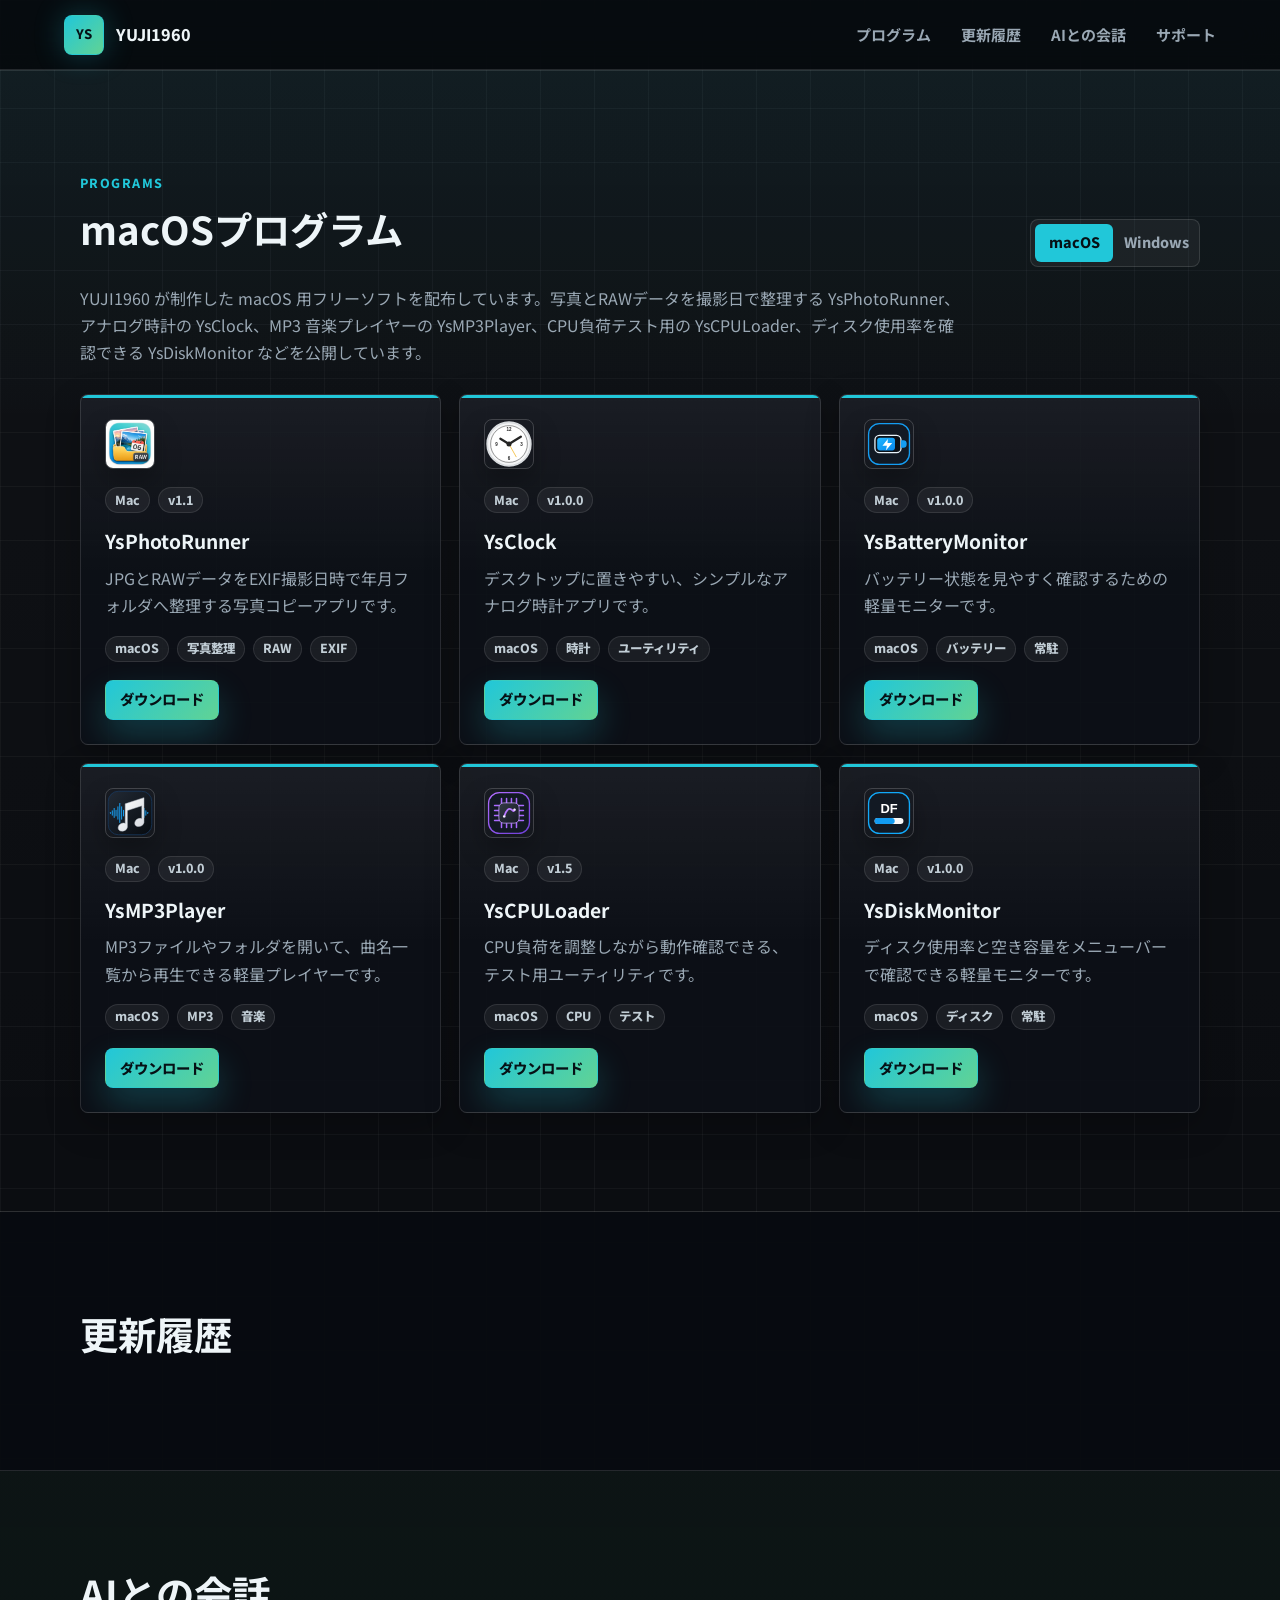
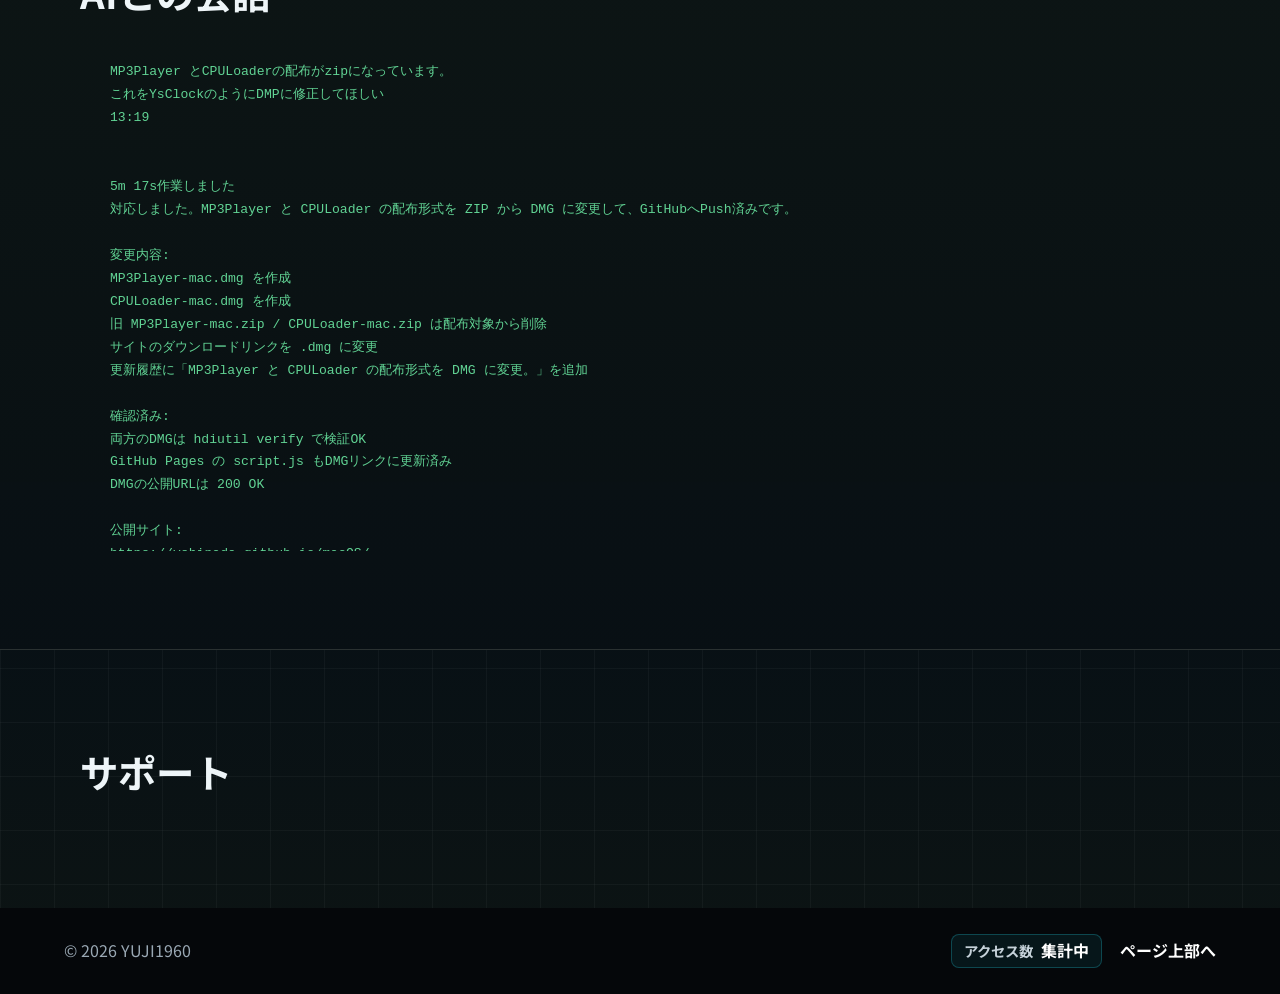
==== index.html @ bff3f3d8 "Refresh icon assets" ====
<!doctype html>
<html lang="ja">
  <head>
    <meta charset="utf-8">
    <meta name="viewport" content="width=device-width, initial-scale=1">
    <meta name="description" content="YUJI1960 の macOS フリーソフト配布サイト。写真整理アプリ YsPhotoRunner、YsClock、YsMP3Player、YsCPULoader、YsDiskMonitor などを公開しています。">
    <meta name="keywords" content="macOS, Mac, フリーソフト, YUJI1960, YsPhotoRunner, 写真整理, RAW, EXIF, YsClock, YsMP3Player, YsCPULoader, YsDiskMonitor">
    <meta name="author" content="YUJI1960">
    <meta name="robots" content="index, follow">
    <link rel="canonical" href="https://yshinada.github.io/macOS/">
    <meta property="og:type" content="website">
    <meta property="og:locale" content="ja_JP">
    <meta property="og:site_name" content="YUJI1960 macOS Software">
    <meta property="og:title" content="YUJI1960 | macOS フリーソフト配布">
    <meta property="og:description" content="YsPhotoRunner、YsClock、YsMP3Player、YsCPULoader、YsDiskMonitor など、Mac 向けの便利ツールを公開しています。">
    <meta property="og:url" content="https://yshinada.github.io/macOS/">
    <meta property="og:image" content="https://yshinada.github.io/macOS/assets/hero-software-workspace.png">
    <meta name="twitter:card" content="summary_large_image">
    <meta name="twitter:title" content="YUJI1960 | macOS フリーソフト配布">
    <meta name="twitter:description" content="写真整理アプリ YsPhotoRunner など、Mac 向けユーティリティを配布しています。">
    <meta name="twitter:image" content="https://yshinada.github.io/macOS/assets/hero-software-workspace.png">
    <title>YUJI1960 | macOS フリーソフト配布 - 写真整理・時計・MP3・システムツール</title>
    <link rel="preconnect" href="https://fonts.googleapis.com">
    <link rel="preconnect" href="https://fonts.gstatic.com" crossorigin>
    <link href="https://fonts.googleapis.com/css2?family=Noto+Sans+JP:wght@400;500;700;800&display=swap" rel="stylesheet">
    <link rel="stylesheet" href="style.css">
    <script type="application/ld+json">
      {
        "@context": "https://schema.org",
        "@type": "WebSite",
        "name": "YUJI1960 macOS Software",
        "url": "https://yshinada.github.io/macOS/",
        "inLanguage": "ja",
        "description": "YUJI1960 の macOS フリーソフト配布サイト。YsPhotoRunner、YsClock、YsMP3Player、YsCPULoader、YsDiskMonitor などを公開しています。",
        "publisher": {
          "@type": "Person",
          "name": "YUJI1960"
        },
        "mainEntity": {
          "@type": "ItemList",
          "itemListElement": []
        }
      }
    </script>
  </head>
  <body>
    <header class="site-header">
      <a class="brand" href="#top" aria-label="Yuji Software">
        <span class="brand-mark">YS</span>
        <span>YUJI1960</span>
      </a>
      <nav class="site-nav" aria-label="主要メニュー">
        <a href="#programs">プログラム</a>
        <a href="#updates">更新履歴</a>
        <a href="#ai-dialogue">AIとの会話</a>
        <a href="#support">サポート</a>
      </nav>
    </header>
    <main id="top">
      <section class="section programs" id="programs" aria-labelledby="programs-title">
        <div class="section-inner">
          <div class="section-heading"><div><p class="section-kicker">Programs</p><h2 id="programs-title">macOSプログラム</h2></div><div class="filter-group" aria-label="サイト切り替え"><a class="filter active" href="https://yshinada.github.io/macOS/" aria-current="page">macOS</a><a class="filter" href="https://yshinada.github.io/Windows/">Windows</a></div></div>
          <p class="program-intro">YUJI1960 が制作した macOS 用フリーソフトを配布しています。写真とRAWデータを撮影日で整理する YsPhotoRunner、アナログ時計の YsClock、MP3 音楽プレイヤーの YsMP3Player、CPU負荷テスト用の YsCPULoader、ディスク使用率を確認できる YsDiskMonitor などを公開しています。</p>
          <div class="program-grid" id="program-list"></div>
        </div>
      </section>
      <section class="section updates" id="updates"><div class="section-inner"><h2>更新履歴</h2></div></section>
      <section class="section ai-dialogue" id="ai-dialogue"><div class="section-inner"><h2>AIとの会話</h2><pre class="ai-log ai-raw"></pre></div></section>
      <section class="section support" id="support"><div class="section-inner"><h2>サポート</h2></div></section>
    </main>
    <footer class="site-footer"><span>&copy; <span id="year"></span> YUJI1960</span><div class="footer-links"><span class="visit-counter" aria-live="polite">アクセス数 <strong id="visit-count">集計中</strong></span><a href="#top">ページ上部へ</a></div></footer>
    <script src="script.js?v=20260606-battery-icon"></script>
  </body>
</html>
---- style.css ----
:root {
  --ink: #eef5f8;
  --muted: #9aa8b4;
  --line: rgba(255, 255, 255, 0.12);
  --panel: rgba(13, 17, 23, 0.88);
  --panel-strong: rgba(8, 11, 16, 0.96);
  --base: #07090d;
  --base-2: #10151b;
  --accent: #21c7d9;
  --accent-dark: #0b7788;
  --warm: #e6b35a;
  --green: #61d394;
  --shadow: 0 22px 70px rgba(0, 0, 0, 0.38);
}

* {
  box-sizing: border-box;
}

html {
  scroll-behavior: smooth;
}

body {
  margin: 0;
  color: var(--ink);
  background:
    linear-gradient(180deg, rgba(33, 199, 217, 0.08), transparent 420px),
    linear-gradient(90deg, rgba(255, 255, 255, 0.035) 1px, transparent 1px),
    linear-gradient(180deg, rgba(255, 255, 255, 0.035) 1px, transparent 1px),
    var(--base);
  background-size: auto, 54px 54px, 54px 54px, auto;
  font-family: "Noto Sans JP", system-ui, -apple-system, BlinkMacSystemFont, sans-serif;
  line-height: 1.7;
}

a {
  color: inherit;
  text-decoration: none;
}

button,
a {
  -webkit-tap-highlight-color: transparent;
}

.site-header {
  position: sticky;
  top: 0;
  z-index: 20;
  display: flex;
  align-items: center;
  justify-content: space-between;
  gap: 24px;
  min-height: 70px;
  padding: 12px clamp(18px, 5vw, 64px);
  border-bottom: 1px solid var(--line);
  background: rgba(7, 9, 13, 0.82);
  backdrop-filter: blur(18px);
}

.brand {
  display: inline-flex;
  align-items: center;
  gap: 12px;
  font-weight: 800;
}

.brand-mark {
  display: grid;
  place-items: center;
  width: 40px;
  height: 40px;
  border: 1px solid rgba(33, 199, 217, 0.45);
  border-radius: 8px;
  color: #061015;
  background: linear-gradient(135deg, var(--accent), var(--green));
  box-shadow: 0 0 30px rgba(33, 199, 217, 0.28);
  font-size: 0.82rem;
  letter-spacing: 0;
}

.site-nav {
  display: flex;
  align-items: center;
  gap: clamp(12px, 3vw, 30px);
  color: var(--muted);
  font-size: 0.94rem;
  font-weight: 700;
}

.site-nav a {
  position: relative;
  padding-block: 8px;
}

.site-nav a::after {
  position: absolute;
  right: 0;
  bottom: 0;
  left: 0;
  height: 2px;
  background: var(--accent);
  content: "";
  transform: scaleX(0);
  transform-origin: right;
  transition: transform 180ms ease;
}

.site-nav a:hover {
  color: #fff;
}

.site-nav a:hover::after {
  transform: scaleX(1);
  transform-origin: left;
}

.eyebrow,
.section-kicker {
  margin: 0 0 10px;
  color: var(--accent);
  font-size: 0.78rem;
  font-weight: 800;
  letter-spacing: 0.12em;
  text-transform: uppercase;
}

h1,
h2,
h3,
p {
  margin-top: 0;
}

h1 {
  max-width: 760px;
  margin-bottom: 22px;
  font-size: clamp(2.45rem, 6vw, 5.25rem);
  line-height: 1.08;
  letter-spacing: 0;
}

h2 {
  margin-bottom: 16px;
  font-size: clamp(1.75rem, 3vw, 2.65rem);
  line-height: 1.2;
  letter-spacing: 0;
}

h3 {
  margin-bottom: 10px;
  font-size: 1.2rem;
  line-height: 1.35;
}

.card-actions {
  display: flex;
  flex-wrap: wrap;
  gap: 12px;
}

.button {
  display: inline-flex;
  align-items: center;
  justify-content: center;
  min-height: 46px;
  padding: 0 18px;
  border: 1px solid transparent;
  border-radius: 8px;
  font-weight: 800;
  transition: transform 160ms ease, box-shadow 160ms ease, background 160ms ease, border-color 160ms ease;
}

.button:hover {
  transform: translateY(-1px);
}

.button.primary {
  color: #061015;
  background: linear-gradient(135deg, var(--accent), var(--green));
  box-shadow: 0 16px 34px rgba(33, 199, 217, 0.24);
}

.button.primary:hover {
  box-shadow: 0 18px 40px rgba(33, 199, 217, 0.32);
}

.button.secondary {
  border-color: rgba(255, 255, 255, 0.16);
  color: #e7eef2;
  background: rgba(255, 255, 255, 0.06);
}

.button.secondary:hover {
  border-color: rgba(33, 199, 217, 0.5);
  background: rgba(33, 199, 217, 0.12);
}

.section {
  padding: clamp(58px, 8vw, 98px) 0;
}

.section-inner {
  width: min(1120px, calc(100% - 36px));
  margin: 0 auto;
}

.two-column,
.support-band {
  display: grid;
  grid-template-columns: minmax(0, 0.8fr) minmax(0, 1.2fr);
  gap: clamp(24px, 6vw, 80px);
  align-items: start;
}

.support-band p {
  color: var(--muted);
}

.programs {
  min-height: calc(100vh - 70px);
  padding-top: clamp(62px, 8vw, 110px);
  background: linear-gradient(180deg, rgba(255, 255, 255, 0.035), rgba(255, 255, 255, 0.015));
  border-block: 1px solid var(--line);
}

.section-heading {
  display: flex;
  align-items: end;
  justify-content: space-between;
  gap: 24px;
  margin-bottom: 28px;
}

.filter-group {
  display: inline-grid;
  grid-template-columns: repeat(2, minmax(78px, 1fr));
  gap: 4px;
  padding: 4px;
  border: 1px solid var(--line);
  border-radius: 8px;
  background: rgba(255, 255, 255, 0.05);
}

.filter {
  display: inline-flex;
  align-items: center;
  justify-content: center;
  min-height: 38px;
  border: 0;
  border-radius: 6px;
  color: var(--muted);
  background: transparent;
  text-decoration: none;
  font: inherit;
  font-size: 0.9rem;
  font-weight: 800;
  cursor: pointer;
}

.filter.active {
  color: #061015;
  background: var(--accent);
}

.program-intro {
  max-width: 880px;
  margin: -10px 0 28px;
  color: var(--muted);
}

.program-grid {
  display: grid;
  grid-template-columns: repeat(3, minmax(0, 1fr));
  gap: 18px;
}

.program-card {
  position: relative;
  display: flex;
  min-height: 100%;
  overflow: hidden;
  flex-direction: column;
  padding: 24px;
  border: 1px solid var(--line);
  border-radius: 8px;
  background:
    linear-gradient(180deg, rgba(255, 255, 255, 0.06), transparent 52%),
    var(--panel);
  box-shadow: 0 12px 35px rgba(0, 0, 0, 0.24);
}

.program-card::before {
  position: absolute;
  top: 0;
  right: 0;
  left: 0;
  height: 3px;
  background: var(--icon-bg, var(--accent));
  content: "";
}

.program-card:hover {
  border-color: rgba(33, 199, 217, 0.38);
  transform: translateY(-2px);
  transition: border-color 160ms ease, transform 160ms ease;
}

.program-icon {
  display: grid;
  place-items: center;
  width: 50px;
  height: 50px;
  margin-bottom: 18px;
  border: 1px solid rgba(255, 255, 255, 0.18);
  border-radius: 8px;
  color: #071015;
  background: var(--icon-bg, var(--accent));
  font-weight: 800;
  box-shadow: 0 12px 26px rgba(0, 0, 0, 0.26);
}

.program-meta,
.tag-row {
  display: flex;
  flex-wrap: wrap;
  gap: 8px;
}

.program-meta {
  margin-bottom: 16px;
}

.pill {
  display: inline-flex;
  align-items: center;
  min-height: 26px;
  padding: 0 9px;
  border: 1px solid rgba(255, 255, 255, 0.1);
  border-radius: 999px;
  color: #c2ced6;
  background: rgba(255, 255, 255, 0.06);
  font-size: 0.78rem;
  font-weight: 800;
}

.program-icon-image {
  object-fit: cover;
  background: transparent;
}

.program-card p {
  color: var(--muted);
}

.program-card .card-actions {
  margin-top: auto;
  padding-top: 18px;
}

.program-card .button {
  min-height: 40px;
  padding-inline: 14px;
  font-size: 0.9rem;
}

.updates {
  background: var(--panel-strong);
  border-bottom: 1px solid var(--line);
}

.timeline {
  display: grid;
  gap: 16px;
  margin: 0;
  padding: 0;
  list-style: none;
}

.timeline li {
  display: grid;
  grid-template-columns: 116px minmax(0, 1fr);
  gap: 18px;
  padding: 0 0 16px 18px;
  border-bottom: 1px solid var(--line);
  border-left: 2px solid rgba(33, 199, 217, 0.35);
}

.timeline li:last-child {
  border-bottom: 0;
}

.timeline time {
  color: var(--warm);
  font-weight: 800;
}

.timeline span {
  color: #c5d1d9;
}

.ai-dialogue {
  background:
    linear-gradient(180deg, rgba(97, 211, 148, 0.06), rgba(33, 199, 217, 0.03)),
    #07090d;
  border-bottom: 1px solid var(--line);
}

.ai-window {
  overflow: hidden;
  border: 1px solid rgba(97, 211, 148, 0.35);
  border-radius: 8px;
  background: #020403;
  box-shadow: 0 24px 70px rgba(0, 0, 0, 0.42), 0 0 34px rgba(97, 211, 148, 0.08);
}

.ai-window-bar {
  display: flex;
  align-items: center;
  gap: 8px;
  min-height: 38px;
  padding: 0 14px;
  border-bottom: 1px solid rgba(97, 211, 148, 0.22);
  background: #080d0a;
  color: rgba(97, 211, 148, 0.72);
  font-family: "SFMono-Regular", Consolas, "Liberation Mono", monospace;
  font-size: 0.72rem;
}

.ai-window-bar span {
  width: 10px;
  height: 10px;
  border-radius: 999px;
  background: #61d394;
  opacity: 0.72;
}

.ai-window-bar span:nth-child(2) {
  background: #e6b35a;
}

.ai-window-bar span:nth-child(3) {
  background: #21c7d9;
}

.ai-window-bar strong {
  margin-left: 8px;
  font-weight: 800;
}

.ai-log {
  display: grid;
  gap: 18px;
  max-height: 520px;
  overflow: auto;
  padding: clamp(18px, 4vw, 30px);
  color: #61d394;
  font-family: "SFMono-Regular", Consolas, "Liberation Mono", monospace;
  font-size: 0.82rem;
  line-height: 1.75;
}

.ai-raw {
  display: block;
  margin: 0;
  white-space: pre-wrap;
  word-break: break-word;
}

.ai-entry {
  padding-bottom: 18px;
  border-bottom: 1px solid rgba(97, 211, 148, 0.18);
}

.ai-entry:last-child {
  padding-bottom: 0;
  border-bottom: 0;
}

.ai-entry time {
  display: inline-block;
  margin-bottom: 8px;
  color: #e6b35a;
  font-weight: 800;
}

.ai-entry h3 {
  margin-bottom: 8px;
  color: #b8ffd4;
  font-family: inherit;
  font-size: 0.95rem;
}

.ai-entry p {
  margin-bottom: 8px;
}

.ai-prompt {
  color: #7ee7ff;
}

.ai-response {
  color: #c4ffd9;
}

.support {
  background: linear-gradient(180deg, rgba(33, 199, 217, 0.04), rgba(97, 211, 148, 0.05));
}

.support-band {
  align-items: center;
  padding: clamp(28px, 5vw, 44px);
  border: 1px solid rgba(33, 199, 217, 0.25);
  border-radius: 8px;
  background:
    linear-gradient(135deg, rgba(33, 199, 217, 0.12), rgba(97, 211, 148, 0.08)),
    var(--panel);
  box-shadow: var(--shadow);
}

.support-band .button {
  justify-self: end;
  white-space: nowrap;
}

.site-footer {
  display: flex;
  align-items: center;
  justify-content: space-between;
  gap: 16px;
  padding: 26px clamp(18px, 5vw, 64px);
  color: var(--muted);
  background: #05070a;
}

.site-footer a {
  color: #fff;
  font-weight: 700;
}

.footer-links {
  display: flex;
  align-items: center;
  gap: 18px;
}

.visit-counter {
  display: inline-flex;
  align-items: center;
  gap: 8px;
  min-height: 34px;
  padding: 0 12px;
  border: 1px solid rgba(33, 199, 217, 0.28);
  border-radius: 8px;
  color: #c5d1d9;
  background: rgba(33, 199, 217, 0.08);
  font-size: 0.9rem;
  font-weight: 700;
}

.visit-counter strong {
  color: #fff;
  font-size: 1rem;
}

@media (max-width: 880px) {
  .site-header,
  .section-heading,
  .site-footer {
    align-items: flex-start;
    flex-direction: column;
  }

  .site-nav {
    width: 100%;
    justify-content: space-between;
  }

  .two-column,
  .support-band,
  .program-grid {
    grid-template-columns: 1fr;
  }

  .program-grid {
    gap: 14px;
  }

  .support-band .button {
    justify-self: start;
  }

  .footer-links {
    align-items: flex-start;
    flex-direction: column;
    gap: 10px;
  }
}

@media (max-width: 520px) {
  .brand {
    font-size: 0.95rem;
  }

  .site-nav {
    gap: 10px;
    font-size: 0.86rem;
  }

  .card-actions {
    flex-direction: column;
  }

  .button {
    width: 100%;
  }

  .filter-group {
    width: 100%;
    grid-template-columns: repeat(2, minmax(0, 1fr));
  }

  .timeline li {
    grid-template-columns: 1fr;
    gap: 4px;
  }
}
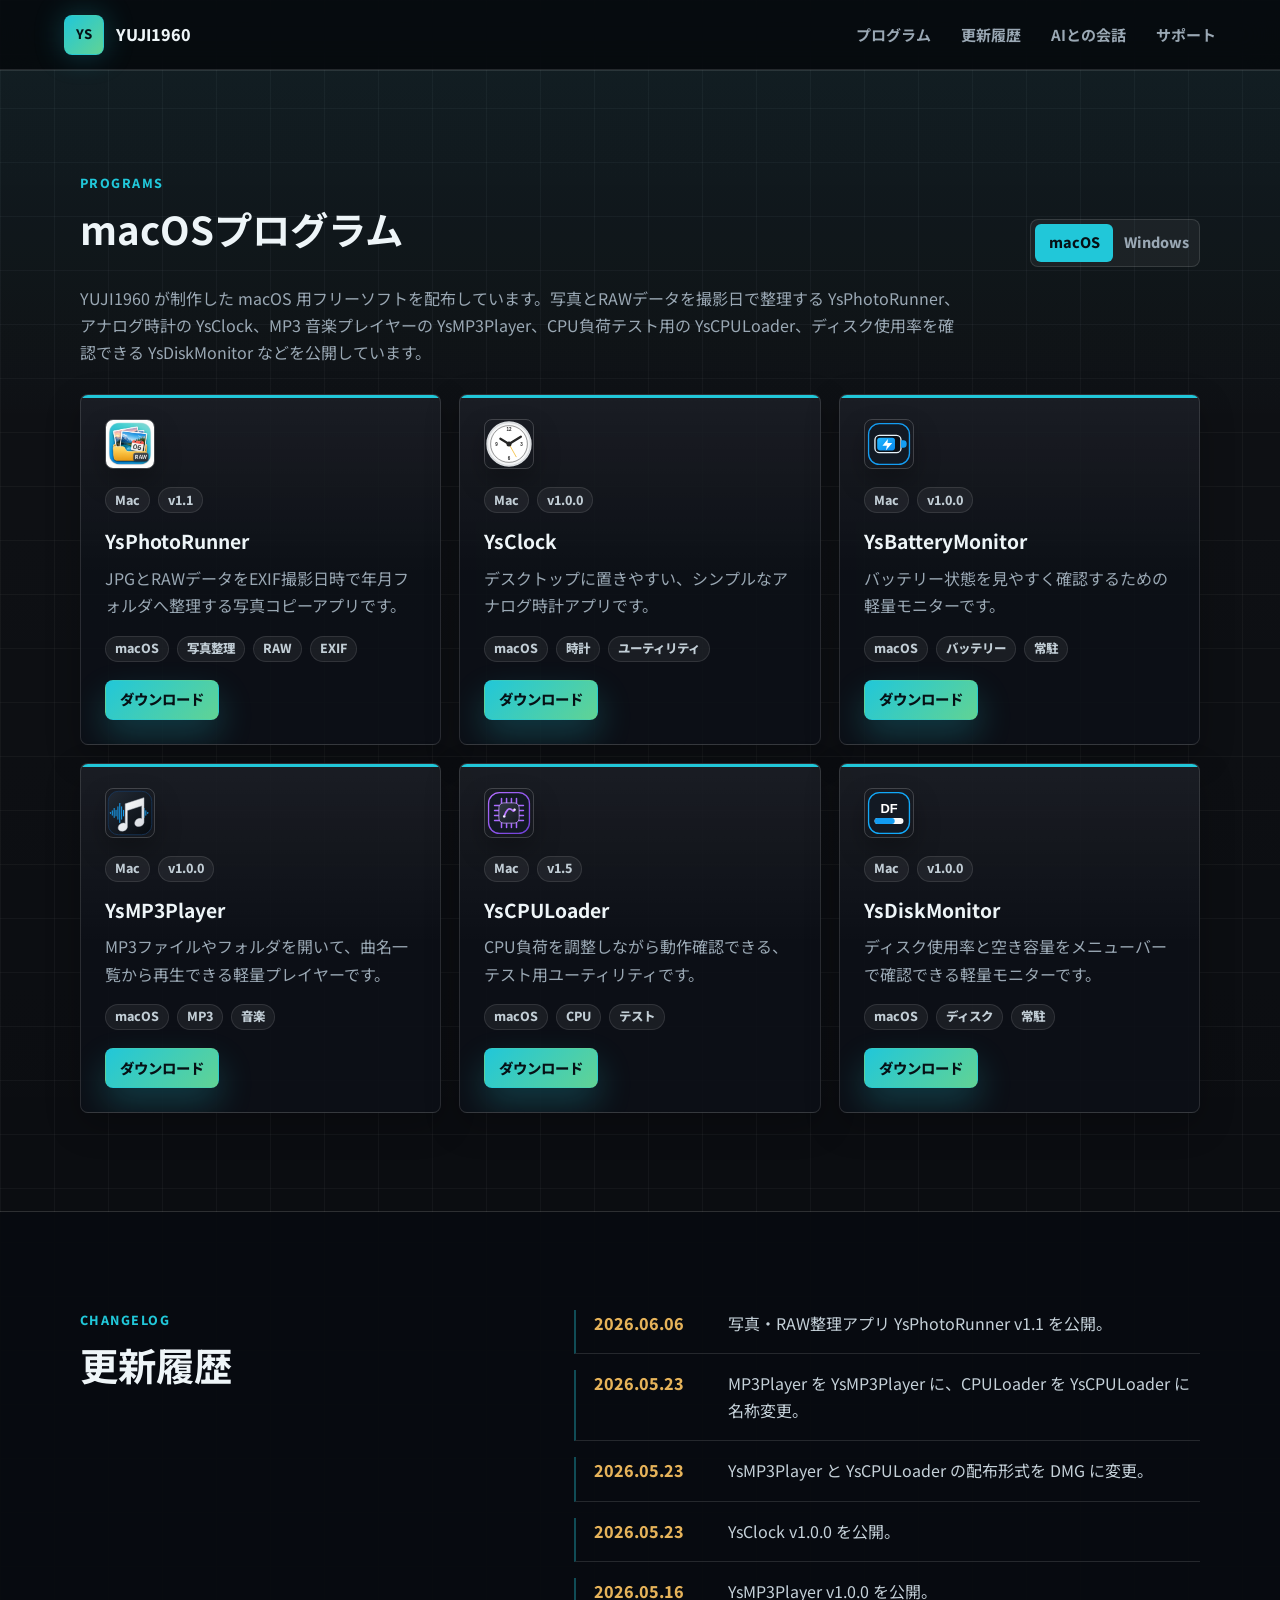
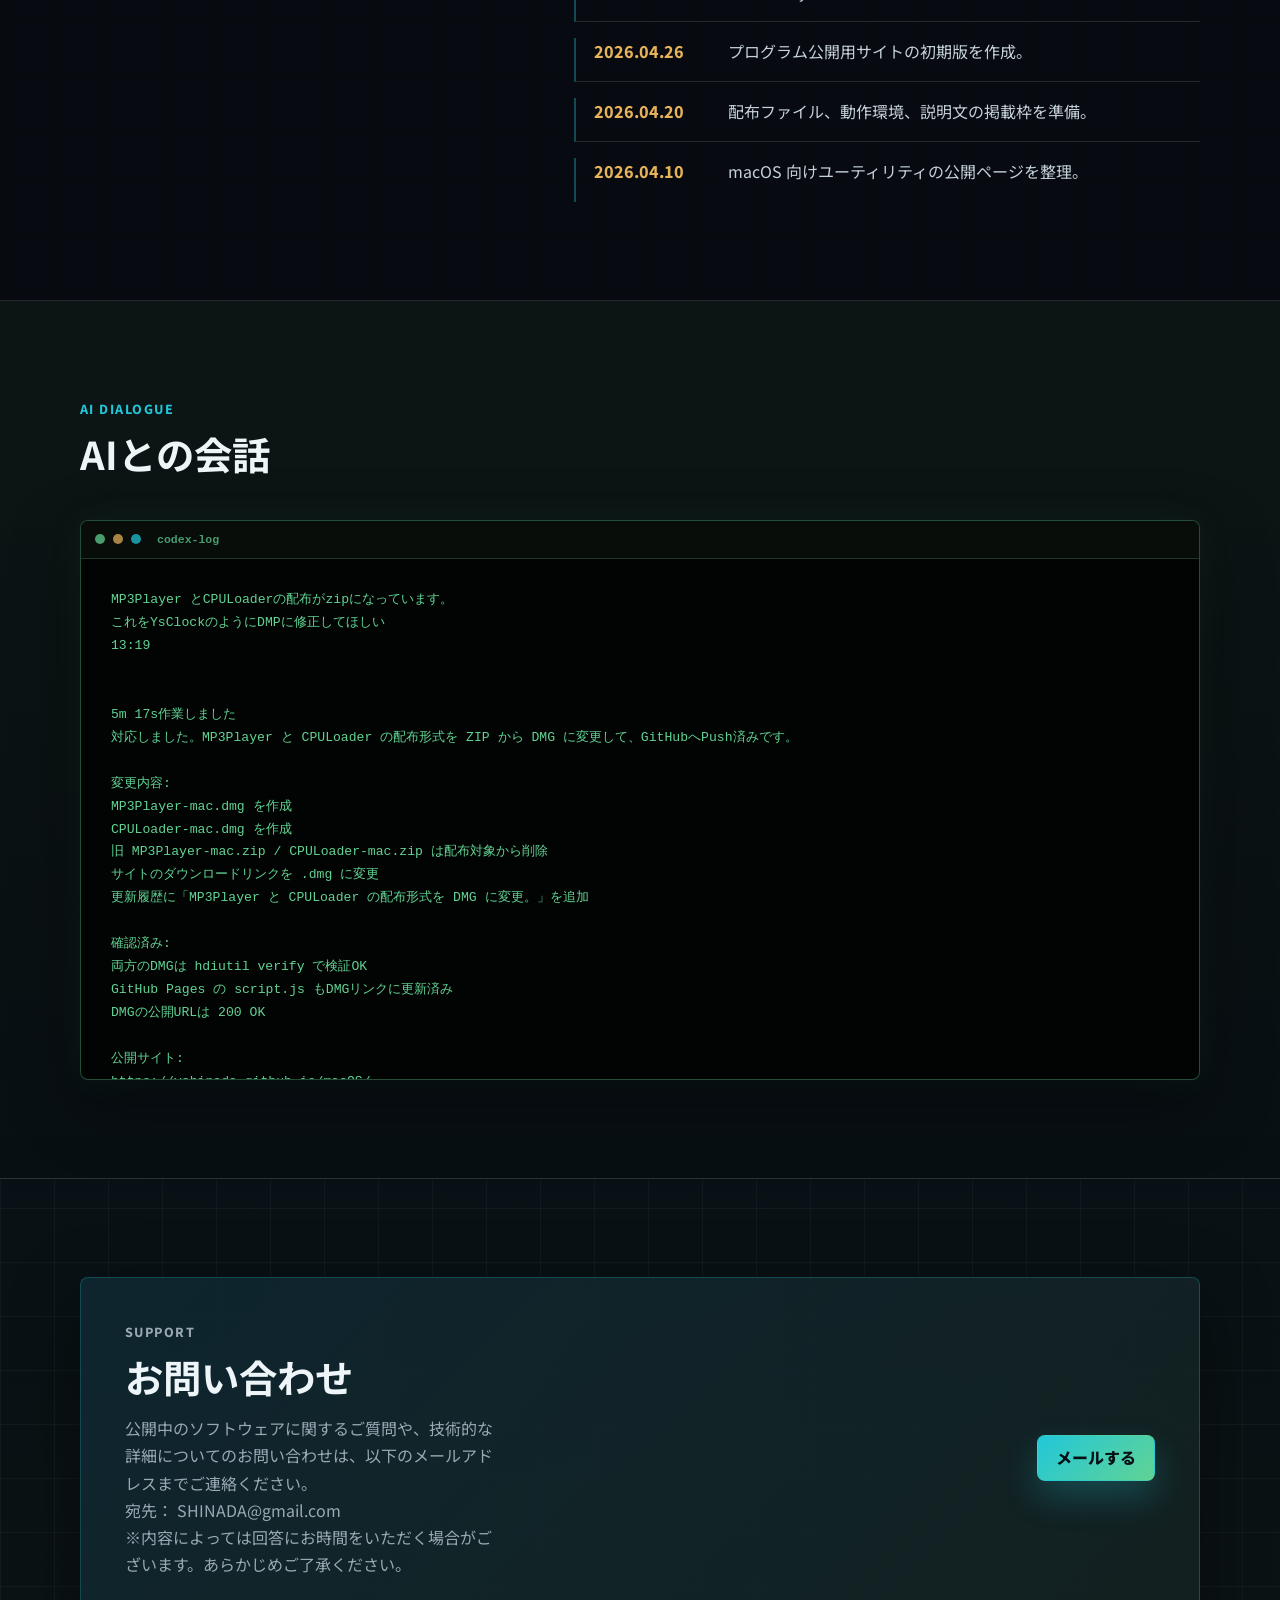
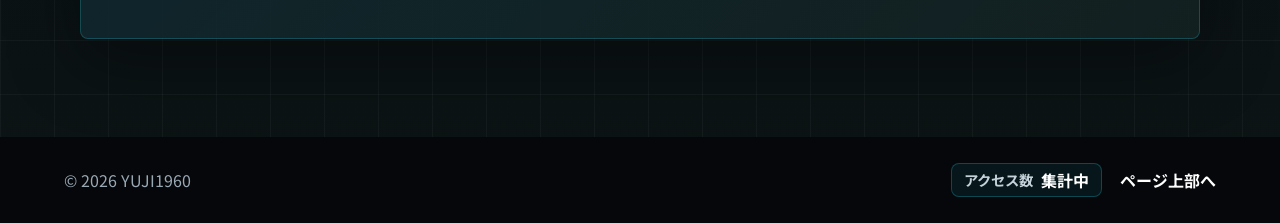
==== commit 4f7fa4af: "Restore full page with refreshed icon assets" ====
--- a/index.html
+++ b/index.html
@@ -38,7 +38,86 @@
         },
         "mainEntity": {
           "@type": "ItemList",
-          "itemListElement": []
+          "itemListElement": [
+            {
+              "@type": "ListItem",
+              "position": 1,
+              "item": {
+                "@type": "SoftwareApplication",
+                "name": "YsPhotoRunner",
+                "operatingSystem": "macOS",
+                "applicationCategory": "PhotographyApplication",
+                "softwareVersion": "1.1",
+                "description": "JPGとRAWデータをEXIF撮影日時で年月フォルダへ整理する写真コピーアプリです。",
+                "downloadUrl": "https://raw.githubusercontent.com/yshinada/macOS/main/downloads/YsPhotoRunner-1.1.dmg"
+              }
+            },
+            {
+              "@type": "ListItem",
+              "position": 2,
+              "item": {
+                "@type": "SoftwareApplication",
+                "name": "YsClock",
+                "operatingSystem": "macOS",
+                "applicationCategory": "UtilitiesApplication",
+                "softwareVersion": "1.0.0",
+                "description": "デスクトップに置きやすい、シンプルなアナログ時計アプリです。",
+                "downloadUrl": "https://raw.githubusercontent.com/yshinada/macOS/main/downloads/YsClock-1.0.dmg"
+              }
+            },
+            {
+              "@type": "ListItem",
+              "position": 3,
+              "item": {
+                "@type": "SoftwareApplication",
+                "name": "YsBatteryMonitor",
+                "operatingSystem": "macOS",
+                "applicationCategory": "UtilitiesApplication",
+                "softwareVersion": "1.0.0",
+                "description": "バッテリー状態を見やすく確認するための軽量モニターです。",
+                "downloadUrl": "https://github.com/yshinada/web/releases/download/ysbatterymonitor-v1.0.0/YsBatteryMonitor-mac.dmg"
+              }
+            },
+            {
+              "@type": "ListItem",
+              "position": 4,
+              "item": {
+                "@type": "SoftwareApplication",
+                "name": "YsMP3Player",
+                "operatingSystem": "macOS",
+                "applicationCategory": "MultimediaApplication",
+                "softwareVersion": "1.0.0",
+                "description": "MP3ファイルやフォルダを開いて、曲名一覧から再生できる軽量プレイヤーです。",
+                "downloadUrl": "https://raw.githubusercontent.com/yshinada/macOS/main/downloads/YsMP3Player-mac.dmg"
+              }
+            },
+            {
+              "@type": "ListItem",
+              "position": 5,
+              "item": {
+                "@type": "SoftwareApplication",
+                "name": "YsCPULoader",
+                "operatingSystem": "macOS",
+                "applicationCategory": "UtilitiesApplication",
+                "softwareVersion": "1.5",
+                "description": "CPU負荷を調整しながら動作確認できる、テスト用ユーティリティです。",
+                "downloadUrl": "https://raw.githubusercontent.com/yshinada/macOS/main/downloads/YsCPULoader-mac.dmg"
+              }
+            },
+            {
+              "@type": "ListItem",
+              "position": 6,
+              "item": {
+                "@type": "SoftwareApplication",
+                "name": "YsDiskMonitor",
+                "operatingSystem": "macOS",
+                "applicationCategory": "UtilitiesApplication",
+                "softwareVersion": "1.0.0",
+                "description": "ディスク使用率と空き容量をメニューバーで確認できる軽量モニターです。",
+                "downloadUrl": "https://raw.githubusercontent.com/yshinada/macOS/main/downloads/YsDiskMonitor-mac.dmg"
+              }
+            }
+          ]
         }
       }
     </script>
@@ -56,19 +135,238 @@
         <a href="#support">サポート</a>
       </nav>
     </header>
+
     <main id="top">
       <section class="section programs" id="programs" aria-labelledby="programs-title">
         <div class="section-inner">
-          <div class="section-heading"><div><p class="section-kicker">Programs</p><h2 id="programs-title">macOSプログラム</h2></div><div class="filter-group" aria-label="サイト切り替え"><a class="filter active" href="https://yshinada.github.io/macOS/" aria-current="page">macOS</a><a class="filter" href="https://yshinada.github.io/Windows/">Windows</a></div></div>
-          <p class="program-intro">YUJI1960 が制作した macOS 用フリーソフトを配布しています。写真とRAWデータを撮影日で整理する YsPhotoRunner、アナログ時計の YsClock、MP3 音楽プレイヤーの YsMP3Player、CPU負荷テスト用の YsCPULoader、ディスク使用率を確認できる YsDiskMonitor などを公開しています。</p>
+          <div class="section-heading">
+            <div>
+              <p class="section-kicker">Programs</p>
+              <h2 id="programs-title">macOSプログラム</h2>
+            </div>
+            <div class="filter-group" aria-label="サイト切り替え">
+              <a class="filter active" href="https://yshinada.github.io/macOS/" aria-current="page">macOS</a>
+              <a class="filter" href="https://yshinada.github.io/Windows/">Windows</a>
+            </div>
+          </div>
+          <p class="program-intro">
+            YUJI1960 が制作した macOS 用フリーソフトを配布しています。写真とRAWデータを撮影日で整理する YsPhotoRunner、アナログ時計の YsClock、MP3 音楽プレイヤーの YsMP3Player、CPU負荷テスト用の YsCPULoader、ディスク使用率を確認できる YsDiskMonitor などを公開しています。
+          </p>
           <div class="program-grid" id="program-list"></div>
         </div>
       </section>
-      <section class="section updates" id="updates"><div class="section-inner"><h2>更新履歴</h2></div></section>
-      <section class="section ai-dialogue" id="ai-dialogue"><div class="section-inner"><h2>AIとの会話</h2><pre class="ai-log ai-raw"></pre></div></section>
-      <section class="section support" id="support"><div class="section-inner"><h2>サポート</h2></div></section>
+
+      <section class="section updates" id="updates" aria-labelledby="updates-title">
+        <div class="section-inner two-column">
+          <div>
+            <p class="section-kicker">Changelog</p>
+            <h2 id="updates-title">更新履歴</h2>
+          </div>
+          <ol class="timeline">
+            <li>
+              <time datetime="2026-06-06">2026.06.06</time>
+              <span>写真・RAW整理アプリ YsPhotoRunner v1.1 を公開。</span>
+            </li>
+            <li>
+              <time datetime="2026-05-23">2026.05.23</time>
+              <span>MP3Player を YsMP3Player に、CPULoader を YsCPULoader に名称変更。</span>
+            </li>
+            <li>
+              <time datetime="2026-05-23">2026.05.23</time>
+              <span>YsMP3Player と YsCPULoader の配布形式を DMG に変更。</span>
+            </li>
+            <li>
+              <time datetime="2026-05-23">2026.05.23</time>
+              <span>YsClock v1.0.0 を公開。</span>
+            </li>
+            <li>
+              <time datetime="2026-05-16">2026.05.16</time>
+              <span>YsMP3Player v1.0.0 を公開。</span>
+            </li>
+            <li>
+              <time datetime="2026-04-26">2026.04.26</time>
+              <span>プログラム公開用サイトの初期版を作成。</span>
+            </li>
+            <li>
+              <time datetime="2026-04-20">2026.04.20</time>
+              <span>配布ファイル、動作環境、説明文の掲載枠を準備。</span>
+            </li>
+            <li>
+              <time datetime="2026-04-10">2026.04.10</time>
+              <span>macOS 向けユーティリティの公開ページを整理。</span>
+            </li>
+          </ol>
+        </div>
+      </section>
+
+      <section class="section ai-dialogue" id="ai-dialogue" aria-labelledby="ai-dialogue-title">
+        <div class="section-inner">
+          <div class="section-heading">
+            <div>
+              <p class="section-kicker">AI Dialogue</p>
+              <h2 id="ai-dialogue-title">AIとの会話</h2>
+            </div>
+          </div>
+          <div class="ai-window" aria-label="AIとの会話ログ">
+            <div class="ai-window-bar">
+              <span></span>
+              <span></span>
+              <span></span>
+              <strong>codex-log</strong>
+            </div>
+            <pre class="ai-log ai-raw">YsBatteryMonitor-mac.dmg
+これを公開する方法は
+4月26日 18:59
+
+
+25s作業しました
+この YsBatteryMonitor-mac.dmg は GitHub Releases にアップロードして公開するのがおすすめです。サイズも 266KB なので問題ありません。
+
+手順はこうです。
+
+GitHub の yshinada/web リポジトリを開く
+右側、または上部付近にある Releases を開く
+Create a new release を押す
+Choose a tag に例えばこれを入力
+ysbatterymonitor-v1.0.0
+Release title にこれを入力
+YsBatteryMonitor v1.0.0
+説明欄に簡単に書く
+macOS用バッテリーモニターです。
+Attach binaries by dropping them here or selecting them の場所に、このファイルをドラッグ
+/Users/yuji/マイドライブ/00_Mac開発/YsBatteryMonitor/YsBatteryMonitor-mac.dmg
+Publish release を押す
+公開後、DMGのダウンロードURLができす。だいたいこの形です。
+
+https://github.com/yshinada/web/releases/download/ysbatterymonitor-v1.0.0/YsBatteryMonitor-mac.dmg
+そのURLを script.js の YsBatteryMonitor の download に入れれば、サイトのダウンロードボタンから取得できます。
+
+download: "https://github.com/yshinada/web/releases/download/ysbatterymonitor-v1.0.0/YsBatteryMonitor-mac.dmg"
+GitHub Releases なに置くと、サイト本体と配布ファイルを分けられるので、あとでバージョンアップするときも楽です。
+
+
+
+
+
+4月26日 18:59
+この画面でOKです。入力する内容はこれで進めてください。
+
+Tag
+上の Tag: Select tag をクリックして、次を入力します。
+
+ysbatterymonitor-v1.0.0
+入力後に Create new tag のような表示が出たら、それを選びます。
+
+Release title
+ここにはこれを入力します。
+
+YsBatteryMonitor v1.0.0
+Release notes
+大きな本文欄にはこれを入れてください。
+
+macOS用バッテリーモニターです。
+
+## ダウンロード
+
+下の Assets から YsBatteryMonitor-mac.dmg をダウンロードしてください。
+Attach binaries
+点線の枠、
+
+Attach binaries by dropping them here or selecting them.
+ここにこのファイルをドラッグします。
+
+/Users/yuji/マイドライブ/00_Mac開発/YsBatteryMonitor/YsBatteryMonitor-mac.dmg
+最後に、左下の緑色の Publish release を押します。
+
+公開後、ダウンロードURLはおそらくこれになります。
+
+https://github.com/yshinada/web/releases/download/ysbatterymonitor-v1.0.0/YsBatteryMonitor-mac.dmg
+公開できたら、そのURLをサイトの YsBatteryMonitor のダウンロードボタンに設定します。
+
+
+
+
+
+4月26日 19:02
+これは大丈夫です。
+今のエラーは DMGを説明欄の中に入れてしまった ためです。
+
+赤いエラーに出ているのは、Release notes の本文欄に添付できるファイル形式の制限です。
+DMGはそこには入れられません。
+
+やることはこれです。
+
+今の赤いエラーはそのままでOK
+画面をもう少し下へスクロール
+本文欄の下にある点線の枠を探す
+点線の枠にはこう書いてあります。
+
+Attach binaries by dropping them here or selecting them.
+その点線の枠に YsBatteryMonitor-mac.dmg をドラッグします
+本文欄の中ではなく、本文欄の下の「Attach binaries」枠 です。
+
+もしそこに入れても拒否される場合は、DMGをZIPにして公開します。GitHub Releases なら通常はDMGも置けますが、操作場所を間違えると今のようなエラーになります。
+
+
+
+
+
+4月26日 19:06
+公開できたら、そのURLをサイトの YsBatteryMonitor のダウンロードボタンに設定します。方法は
+4月26日 19:09
+
+
+24s作業しました
+方法は2つあります。いま一番簡単なのは、GitHub上の script.js を編集する方法です。
+
+まず、Release公開後のURLはたぶんこれです。
+
+https://github.com/yshinada/web/releases/download/ysbatterymonitor-v1.0.0/YsBatteryMonitor-mac.dmg
+GitHubでの変更手順です。
+
+yshinada/web リポジトリの Code を開く
+ファイル一覧から script.js をクリック
+右上の鉛筆アイコン、または Edit this file をクリック
+YsBatteryMonitor のところを探す
+この行を探す
+download: "#"
+次のように変更する
+download: "https://github.com/yshinada/web/releases/download/ysbatterymonitor-v1.0.0/YsBatteryMonitor-mac.dmg"
+右上または下の Commit changes を押す
+少し待ってからサイトを再読み込みする
+こぁらのローカルファイルは、すでに私が直しておきました。</pre>
+          </div>
+        </div>
+      </section>
+
+      <section class="section support" id="support" aria-labelledby="support-title">
+        <div class="section-inner support-band">
+          <div>
+            <p class="section-kicker">Support</p>
+            <h2 id="support-title">お問い合わせ</h2>
+            <p>
+              公開中のソフトウェアに関するご質問や、技術的な詳細についてのお問い合わせは、以下のメールアドレスまでご連絡ください。
+              <br>
+              宛先： SHINADA@gmail.com
+              <br>
+              ※内容によっては回答にお時間をいただく場合がございます。あらかじめご了承ください。
+            </p>
+          </div>
+          <a class="button primary" href="mailto:shinada@gmail.com">メールする</a>
+        </div>
+      </section>
     </main>
-    <footer class="site-footer"><span>&copy; <span id="year"></span> YUJI1960</span><div class="footer-links"><span class="visit-counter" aria-live="polite">アクセス数 <strong id="visit-count">集計中</strong></span><a href="#top">ページ上部へ</a></div></footer>
+
+    <footer class="site-footer">
+      <span>&copy; <span id="year"></span> YUJI1960</span>
+      <div class="footer-links">
+        <span class="visit-counter" aria-live="polite">
+          アクセス数 <strong id="visit-count">集計中</strong>
+        </span>
+        <a href="#top">ページ上部へ</a>
+      </div>
+    </footer>
+
     <script src="script.js?v=20260606-battery-icon"></script>
   </body>
 </html>
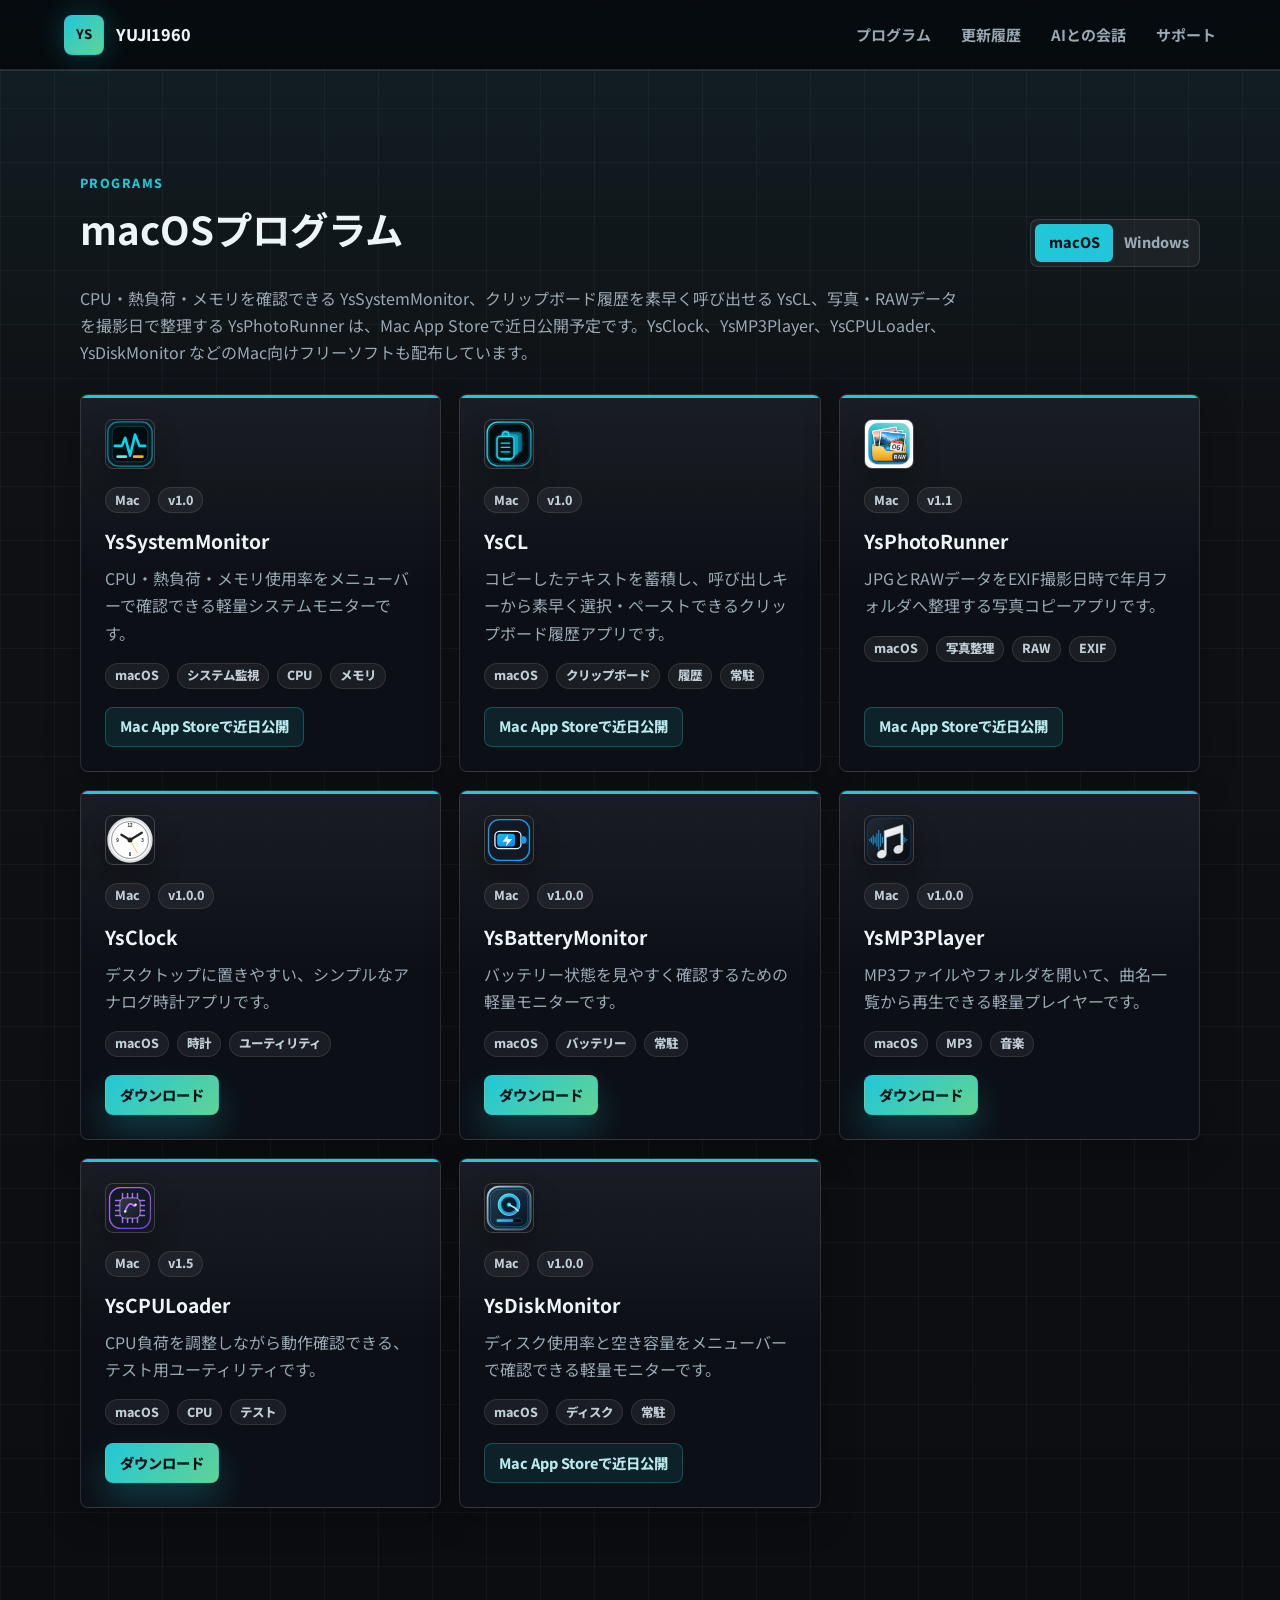
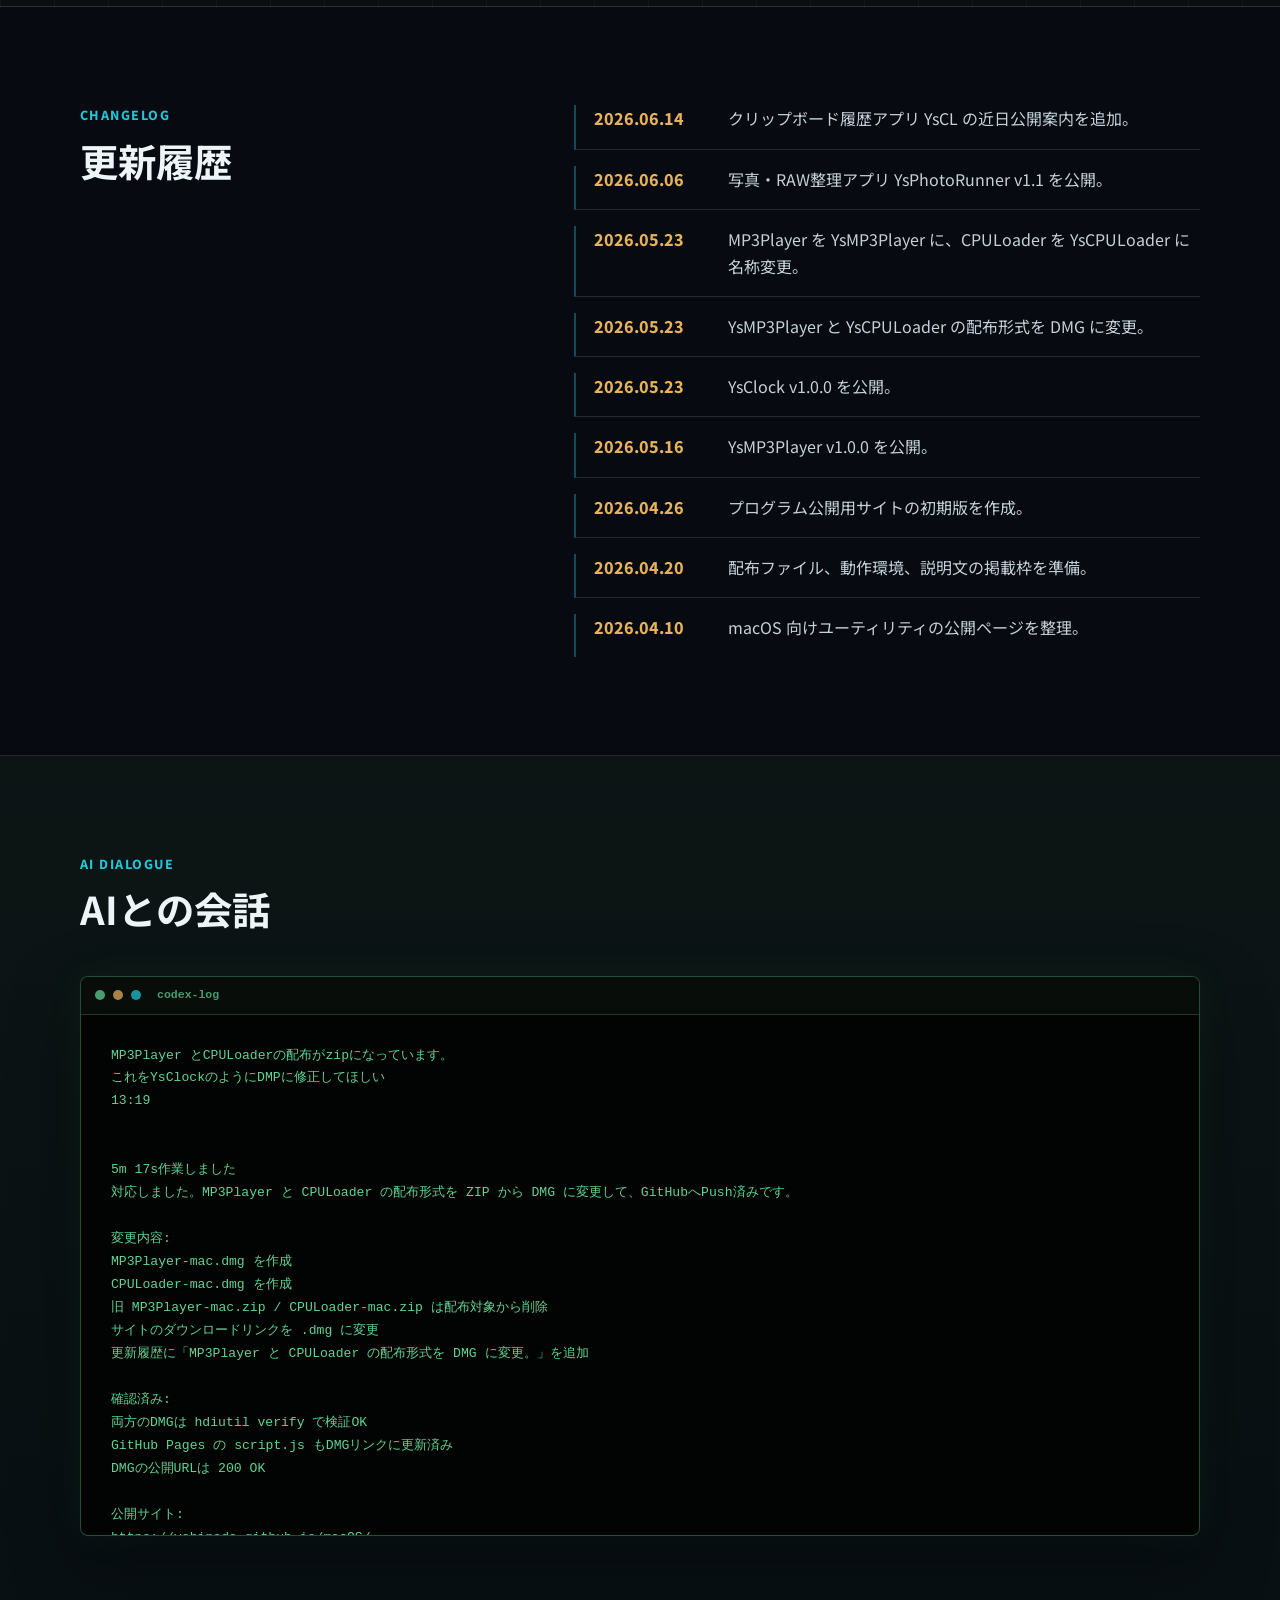
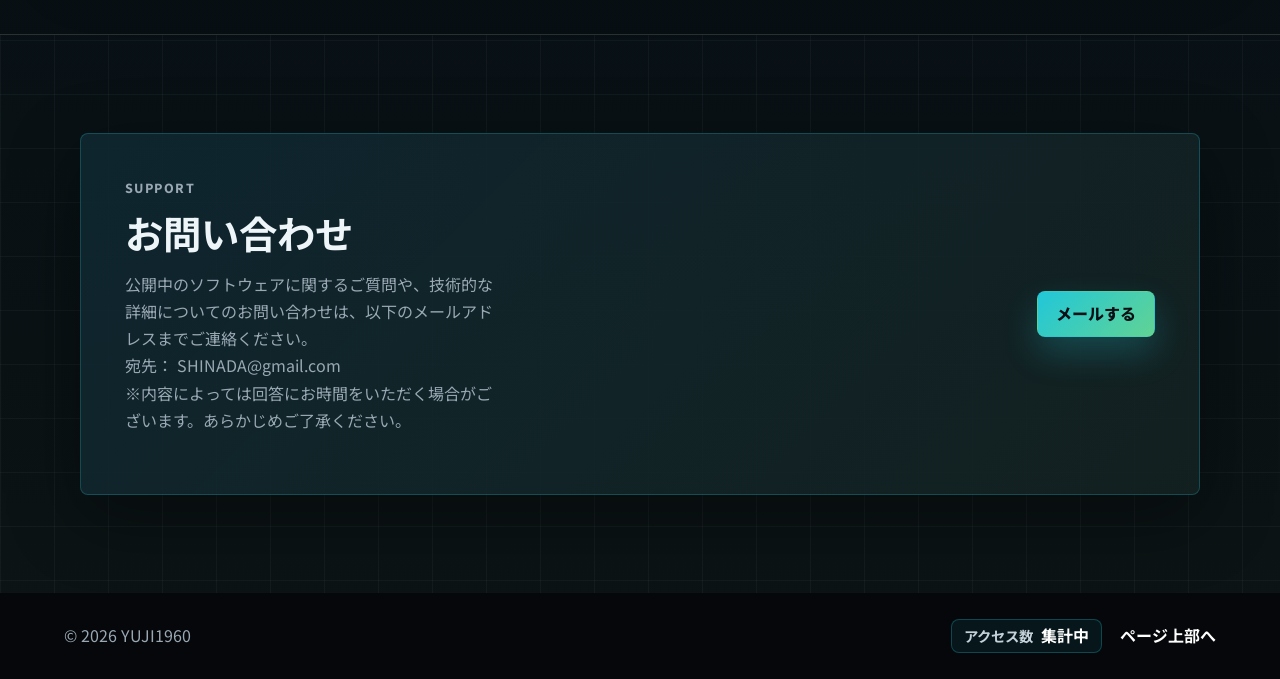
==== commit 130b970f: "Add YsCL homepage metadata and announcement" ====
--- a/index.html
+++ b/index.html
@@ -3,8 +3,8 @@
   <head>
     <meta charset="utf-8">
     <meta name="viewport" content="width=device-width, initial-scale=1">
-    <meta name="description" content="YUJI1960 の macOS フリーソフト配布サイト。写真整理アプリ YsPhotoRunner、YsClock、YsMP3Player、YsCPULoader、YsDiskMonitor などを公開しています。">
-    <meta name="keywords" content="macOS, Mac, フリーソフト, YUJI1960, YsPhotoRunner, 写真整理, RAW, EXIF, YsClock, YsMP3Player, YsCPULoader, YsDiskMonitor">
+    <meta name="description" content="YUJI1960 の macOS フリーソフト配布サイト。クリップボード履歴アプリ YsCL、YsSystemMonitor、YsPhotoRunner、YsClock などを公開しています。">
+    <meta name="keywords" content="macOS, Mac, フリーソフト, YUJI1960, YsCL, クリップボード履歴, YsSystemMonitor, YsPhotoRunner, 写真整理, RAW, EXIF, YsClock, YsMP3Player, YsCPULoader, YsDiskMonitor">
     <meta name="author" content="YUJI1960">
     <meta name="robots" content="index, follow">
     <link rel="canonical" href="https://yshinada.github.io/macOS/">
@@ -12,12 +12,12 @@
     <meta property="og:locale" content="ja_JP">
     <meta property="og:site_name" content="YUJI1960 macOS Software">
     <meta property="og:title" content="YUJI1960 | macOS フリーソフト配布">
-    <meta property="og:description" content="YsPhotoRunner、YsClock、YsMP3Player、YsCPULoader、YsDiskMonitor など、Mac 向けの便利ツールを公開しています。">
+    <meta property="og:description" content="YsCL、YsSystemMonitor、YsPhotoRunner、YsClock など、Mac 向けの便利ツールを公開しています。">
     <meta property="og:url" content="https://yshinada.github.io/macOS/">
     <meta property="og:image" content="https://yshinada.github.io/macOS/assets/hero-software-workspace.png">
     <meta name="twitter:card" content="summary_large_image">
     <meta name="twitter:title" content="YUJI1960 | macOS フリーソフト配布">
-    <meta name="twitter:description" content="写真整理アプリ YsPhotoRunner など、Mac 向けユーティリティを配布しています。">
+    <meta name="twitter:description" content="クリップボード履歴アプリ YsCL など、Mac 向けユーティリティを公開しています。">
     <meta name="twitter:image" content="https://yshinada.github.io/macOS/assets/hero-software-workspace.png">
     <title>YUJI1960 | macOS フリーソフト配布 - 写真整理・時計・MP3・システムツール</title>
     <link rel="preconnect" href="https://fonts.googleapis.com">
@@ -31,7 +31,7 @@
         "name": "YUJI1960 macOS Software",
         "url": "https://yshinada.github.io/macOS/",
         "inLanguage": "ja",
-        "description": "YUJI1960 の macOS フリーソフト配布サイト。YsPhotoRunner、YsClock、YsMP3Player、YsCPULoader、YsDiskMonitor などを公開しています。",
+        "description": "YUJI1960 の macOS フリーソフト配布サイト。YsCL、YsSystemMonitor、YsPhotoRunner、YsClock などを公開しています。",
         "publisher": {
           "@type": "Person",
           "name": "YUJI1960"
@@ -44,6 +44,18 @@
               "position": 1,
               "item": {
                 "@type": "SoftwareApplication",
+                "name": "YsCL",
+                "operatingSystem": "macOS",
+                "applicationCategory": "UtilitiesApplication",
+                "softwareVersion": "1.0",
+                "description": "コピーしたテキストを蓄積し、呼び出しキーから素早く選択・ペーストできるクリップボード履歴アプリです。"
+              }
+            },
+            {
+              "@type": "ListItem",
+              "position": 2,
+              "item": {
+                "@type": "SoftwareApplication",
                 "name": "YsPhotoRunner",
                 "operatingSystem": "macOS",
                 "applicationCategory": "PhotographyApplication",
@@ -54,7 +66,7 @@
             },
             {
               "@type": "ListItem",
-              "position": 2,
+              "position": 3,
               "item": {
                 "@type": "SoftwareApplication",
                 "name": "YsClock",
@@ -67,7 +79,7 @@
             },
             {
               "@type": "ListItem",
-              "position": 3,
+              "position": 4,
               "item": {
                 "@type": "SoftwareApplication",
                 "name": "YsBatteryMonitor",
@@ -80,7 +92,7 @@
             },
             {
               "@type": "ListItem",
-              "position": 4,
+              "position": 5,
               "item": {
                 "@type": "SoftwareApplication",
                 "name": "YsMP3Player",
@@ -93,7 +105,7 @@
             },
             {
               "@type": "ListItem",
-              "position": 5,
+              "position": 6,
               "item": {
                 "@type": "SoftwareApplication",
                 "name": "YsCPULoader",
@@ -106,7 +118,7 @@
             },
             {
               "@type": "ListItem",
-              "position": 6,
+              "position": 7,
               "item": {
                 "@type": "SoftwareApplication",
                 "name": "YsDiskMonitor",
@@ -164,6 +176,10 @@
           </div>
           <ol class="timeline">
             <li>
+              <time datetime="2026-06-14">2026.06.14</time>
+              <span>クリップボード履歴アプリ YsCL の近日公開案内を追加。</span>
+            </li>
+            <li>
               <time datetime="2026-06-06">2026.06.06</time>
               <span>写真・RAW整理アプリ YsPhotoRunner v1.1 を公開。</span>
             </li>
@@ -236,13 +252,13 @@
 Attach binaries by dropping them here or selecting them の場所に、このファイルをドラッグ
 /Users/yuji/マイドライブ/00_Mac開発/YsBatteryMonitor/YsBatteryMonitor-mac.dmg
 Publish release を押す
-公開後、DMGのダウンロードURLができす。だいたいこの形です。
+公開後、DMGのダウンロードURLができます。だいたいこの形です。
 
 https://github.com/yshinada/web/releases/download/ysbatterymonitor-v1.0.0/YsBatteryMonitor-mac.dmg
 そのURLを script.js の YsBatteryMonitor の download に入れれば、サイトのダウンロードボタンから取得できます。
 
 download: "https://github.com/yshinada/web/releases/download/ysbatterymonitor-v1.0.0/YsBatteryMonitor-mac.dmg"
-GitHub Releases なに置くと、サイト本体と配布ファイルを分けられるので、あとでバージョンアップするときも楽です。
+GitHub Releases に置くと、サイト本体と配布ファイルを分けられるので、あとでバージョンアップするときも楽です。
 
 
 
@@ -334,7 +350,7 @@
 download: "https://github.com/yshinada/web/releases/download/ysbatterymonitor-v1.0.0/YsBatteryMonitor-mac.dmg"
 右上または下の Commit changes を押す
 少し待ってからサイトを再読み込みする
-こぁらのローカルファイルは、すでに私が直しておきました。</pre>
+こちらのローカルファイルは、すでに私が直しておきました。</pre>
           </div>
         </div>
       </section>
@@ -367,6 +383,6 @@
       </div>
     </footer>
 
-    <script src="script.js?v=20260606-battery-icon"></script>
+    <script src="script.js"></script>
   </body>
 </html>
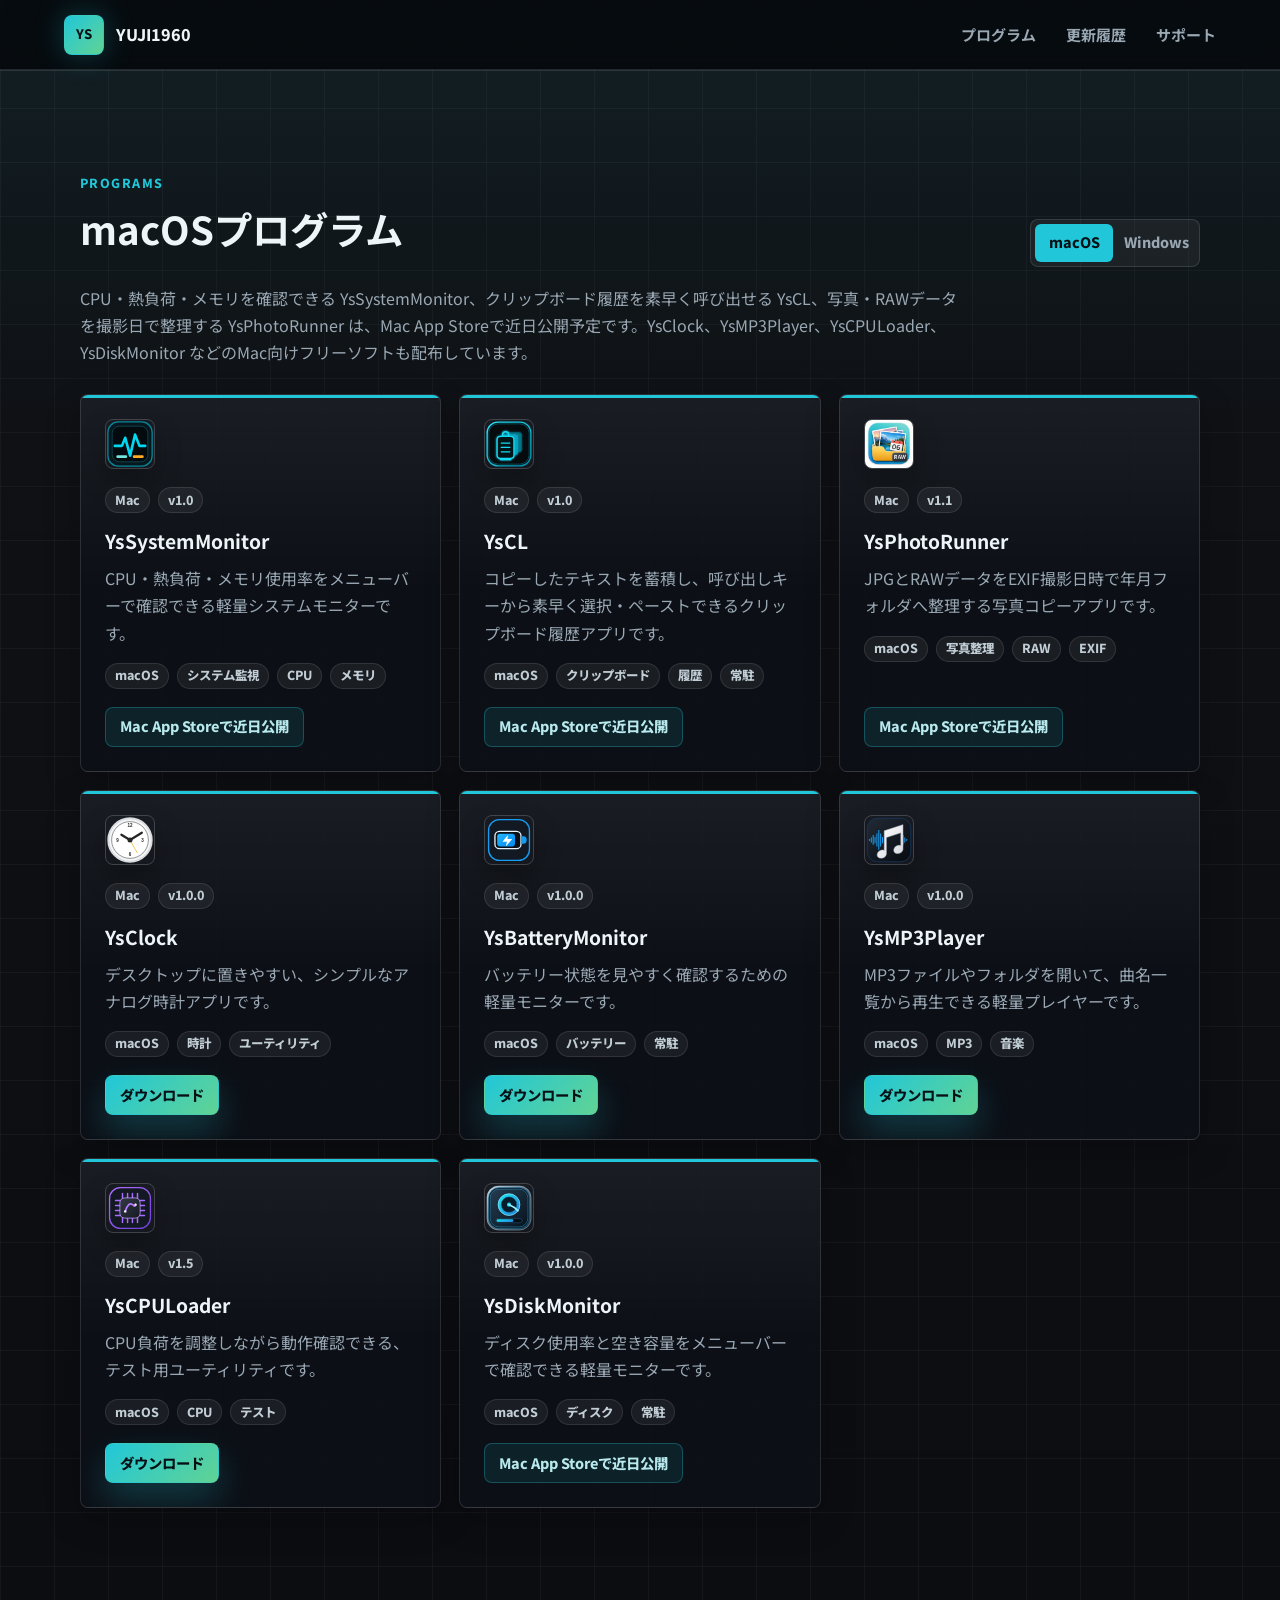
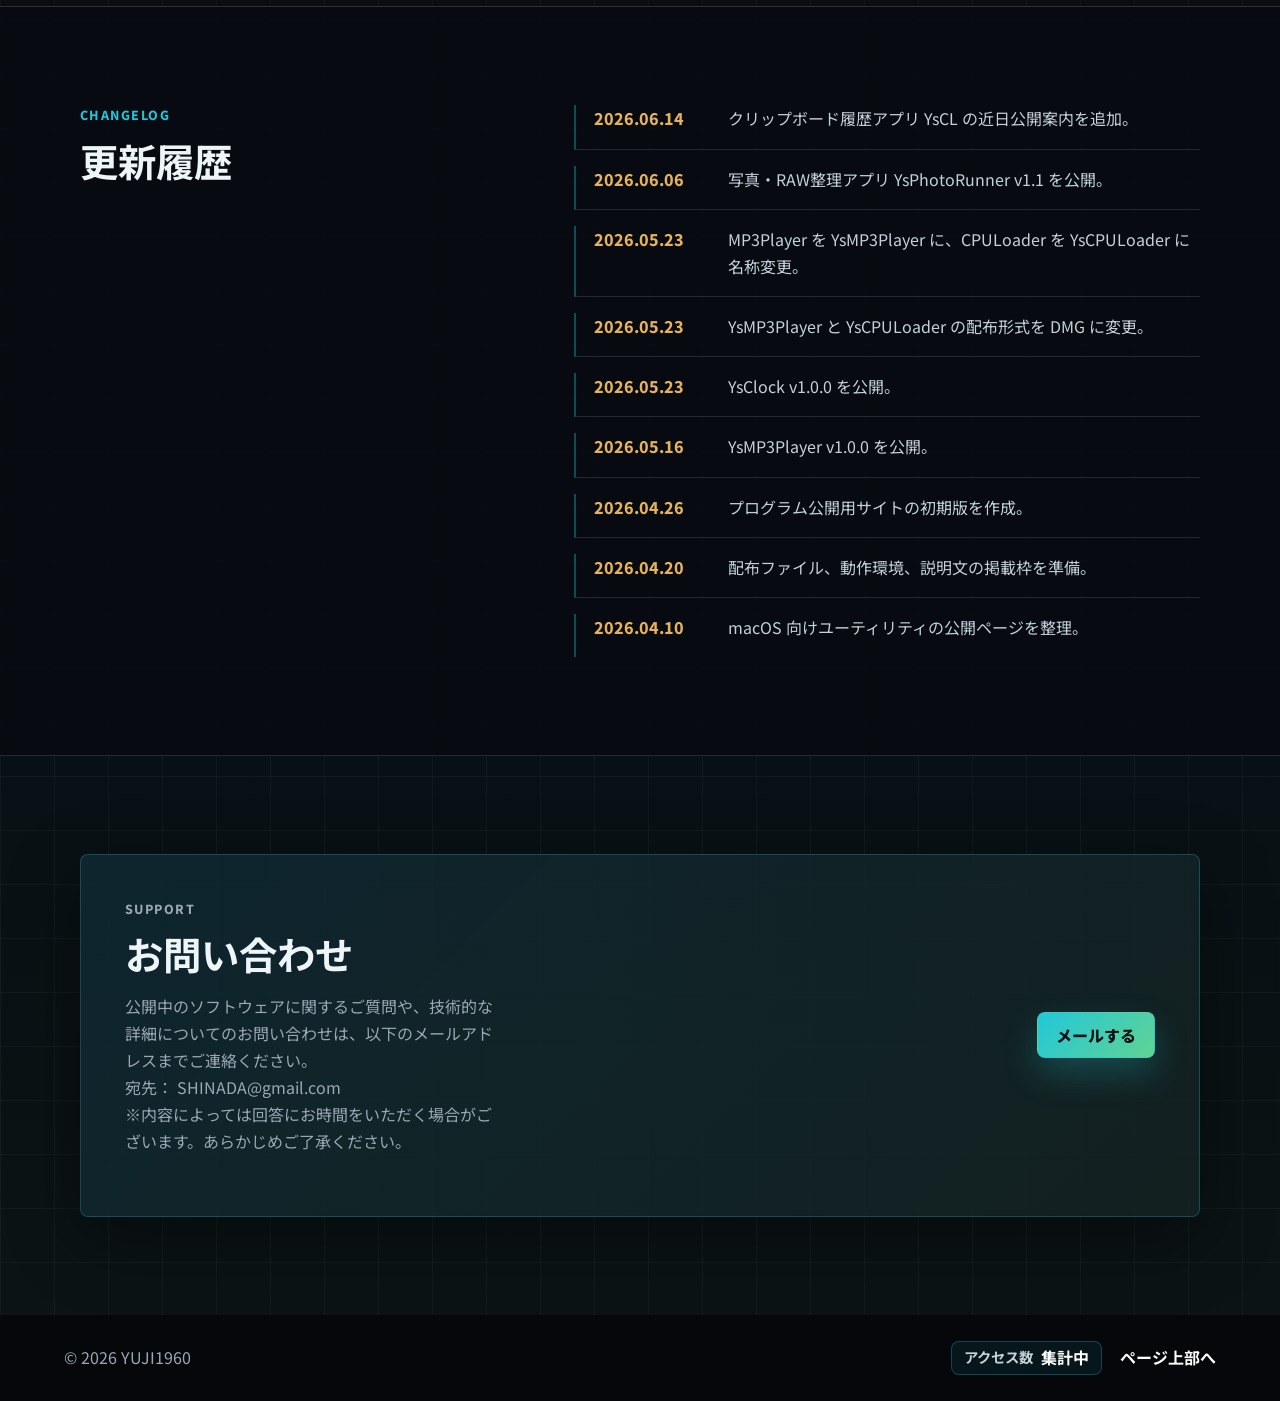
==== commit 4bb8ba14: "Remove AI dialogue section" ====
--- a/index.html
+++ b/index.html
@@ -32,103 +32,17 @@
         "url": "https://yshinada.github.io/macOS/",
         "inLanguage": "ja",
         "description": "YUJI1960 の macOS フリーソフト配布サイト。YsCL、YsSystemMonitor、YsPhotoRunner、YsClock などを公開しています。",
-        "publisher": {
-          "@type": "Person",
-          "name": "YUJI1960"
-        },
+        "publisher": { "@type": "Person", "name": "YUJI1960" },
         "mainEntity": {
           "@type": "ItemList",
           "itemListElement": [
-            {
-              "@type": "ListItem",
-              "position": 1,
-              "item": {
-                "@type": "SoftwareApplication",
-                "name": "YsCL",
-                "operatingSystem": "macOS",
-                "applicationCategory": "UtilitiesApplication",
-                "softwareVersion": "1.0",
-                "description": "コピーしたテキストを蓄積し、呼び出しキーから素早く選択・ペーストできるクリップボード履歴アプリです。"
-              }
-            },
-            {
-              "@type": "ListItem",
-              "position": 2,
-              "item": {
-                "@type": "SoftwareApplication",
-                "name": "YsPhotoRunner",
-                "operatingSystem": "macOS",
-                "applicationCategory": "PhotographyApplication",
-                "softwareVersion": "1.1",
-                "description": "JPGとRAWデータをEXIF撮影日時で年月フォルダへ整理する写真コピーアプリです。",
-                "downloadUrl": "https://raw.githubusercontent.com/yshinada/macOS/main/downloads/YsPhotoRunner-1.1.dmg"
-              }
-            },
-            {
-              "@type": "ListItem",
-              "position": 3,
-              "item": {
-                "@type": "SoftwareApplication",
-                "name": "YsClock",
-                "operatingSystem": "macOS",
-                "applicationCategory": "UtilitiesApplication",
-                "softwareVersion": "1.0.0",
-                "description": "デスクトップに置きやすい、シンプルなアナログ時計アプリです。",
-                "downloadUrl": "https://raw.githubusercontent.com/yshinada/macOS/main/downloads/YsClock-1.0.dmg"
-              }
-            },
-            {
-              "@type": "ListItem",
-              "position": 4,
-              "item": {
-                "@type": "SoftwareApplication",
-                "name": "YsBatteryMonitor",
-                "operatingSystem": "macOS",
-                "applicationCategory": "UtilitiesApplication",
-                "softwareVersion": "1.0.0",
-                "description": "バッテリー状態を見やすく確認するための軽量モニターです。",
-                "downloadUrl": "https://github.com/yshinada/web/releases/download/ysbatterymonitor-v1.0.0/YsBatteryMonitor-mac.dmg"
-              }
-            },
-            {
-              "@type": "ListItem",
-              "position": 5,
-              "item": {
-                "@type": "SoftwareApplication",
-                "name": "YsMP3Player",
-                "operatingSystem": "macOS",
-                "applicationCategory": "MultimediaApplication",
-                "softwareVersion": "1.0.0",
-                "description": "MP3ファイルやフォルダを開いて、曲名一覧から再生できる軽量プレイヤーです。",
-                "downloadUrl": "https://raw.githubusercontent.com/yshinada/macOS/main/downloads/YsMP3Player-mac.dmg"
-              }
-            },
-            {
-              "@type": "ListItem",
-              "position": 6,
-              "item": {
-                "@type": "SoftwareApplication",
-                "name": "YsCPULoader",
-                "operatingSystem": "macOS",
-                "applicationCategory": "UtilitiesApplication",
-                "softwareVersion": "1.5",
-                "description": "CPU負荷を調整しながら動作確認できる、テスト用ユーティリティです。",
-                "downloadUrl": "https://raw.githubusercontent.com/yshinada/macOS/main/downloads/YsCPULoader-mac.dmg"
-              }
-            },
-            {
-              "@type": "ListItem",
-              "position": 7,
-              "item": {
-                "@type": "SoftwareApplication",
-                "name": "YsDiskMonitor",
-                "operatingSystem": "macOS",
-                "applicationCategory": "UtilitiesApplication",
-                "softwareVersion": "1.0.0",
-                "description": "ディスク使用率と空き容量をメニューバーで確認できる軽量モニターです。",
-                "downloadUrl": "https://raw.githubusercontent.com/yshinada/macOS/main/downloads/YsDiskMonitor-mac.dmg"
-              }
-            }
+            { "@type": "ListItem", "position": 1, "item": { "@type": "SoftwareApplication", "name": "YsCL", "operatingSystem": "macOS", "applicationCategory": "UtilitiesApplication", "softwareVersion": "1.0", "description": "コピーしたテキストを蓄積し、呼び出しキーから素早く選択・ペーストできるクリップボード履歴アプリです。" } },
+            { "@type": "ListItem", "position": 2, "item": { "@type": "SoftwareApplication", "name": "YsPhotoRunner", "operatingSystem": "macOS", "applicationCategory": "PhotographyApplication", "softwareVersion": "1.1", "description": "JPGとRAWデータをEXIF撮影日時で年月フォルダへ整理する写真コピーアプリです。", "downloadUrl": "https://raw.githubusercontent.com/yshinada/macOS/main/downloads/YsPhotoRunner-1.1.dmg" } },
+            { "@type": "ListItem", "position": 3, "item": { "@type": "SoftwareApplication", "name": "YsClock", "operatingSystem": "macOS", "applicationCategory": "UtilitiesApplication", "softwareVersion": "1.0.0", "description": "デスクトップに置きやすい、シンプルなアナログ時計アプリです。", "downloadUrl": "https://raw.githubusercontent.com/yshinada/macOS/main/downloads/YsClock-1.0.dmg" } },
+            { "@type": "ListItem", "position": 4, "item": { "@type": "SoftwareApplication", "name": "YsBatteryMonitor", "operatingSystem": "macOS", "applicationCategory": "UtilitiesApplication", "softwareVersion": "1.0.0", "description": "バッテリー状態を見やすく確認するための軽量モニターです。", "downloadUrl": "https://github.com/yshinada/web/releases/download/ysbatterymonitor-v1.0.0/YsBatteryMonitor-mac.dmg" } },
+            { "@type": "ListItem", "position": 5, "item": { "@type": "SoftwareApplication", "name": "YsMP3Player", "operatingSystem": "macOS", "applicationCategory": "MultimediaApplication", "softwareVersion": "1.0.0", "description": "MP3ファイルやフォルダを開いて、曲名一覧から再生できる軽量プレイヤーです。", "downloadUrl": "https://raw.githubusercontent.com/yshinada/macOS/main/downloads/YsMP3Player-mac.dmg" } },
+            { "@type": "ListItem", "position": 6, "item": { "@type": "SoftwareApplication", "name": "YsCPULoader", "operatingSystem": "macOS", "applicationCategory": "UtilitiesApplication", "softwareVersion": "1.5", "description": "CPU負荷を調整しながら動作確認できる、テスト用ユーティリティです。", "downloadUrl": "https://raw.githubusercontent.com/yshinada/macOS/main/downloads/YsCPULoader-mac.dmg" } },
+            { "@type": "ListItem", "position": 7, "item": { "@type": "SoftwareApplication", "name": "YsDiskMonitor", "operatingSystem": "macOS", "applicationCategory": "UtilitiesApplication", "softwareVersion": "1.0.0", "description": "ディスク使用率と空き容量をメニューバーで確認できる軽量モニターです。", "downloadUrl": "https://raw.githubusercontent.com/yshinada/macOS/main/downloads/YsDiskMonitor-mac.dmg" } }
           ]
         }
       }
@@ -136,253 +50,48 @@
   </head>
   <body>
     <header class="site-header">
-      <a class="brand" href="#top" aria-label="Yuji Software">
-        <span class="brand-mark">YS</span>
-        <span>YUJI1960</span>
-      </a>
+      <a class="brand" href="#top" aria-label="Yuji Software"><span class="brand-mark">YS</span><span>YUJI1960</span></a>
       <nav class="site-nav" aria-label="主要メニュー">
         <a href="#programs">プログラム</a>
         <a href="#updates">更新履歴</a>
-        <a href="#ai-dialogue">AIとの会話</a>
         <a href="#support">サポート</a>
       </nav>
     </header>
-
     <main id="top">
       <section class="section programs" id="programs" aria-labelledby="programs-title">
         <div class="section-inner">
           <div class="section-heading">
-            <div>
-              <p class="section-kicker">Programs</p>
-              <h2 id="programs-title">macOSプログラム</h2>
-            </div>
-            <div class="filter-group" aria-label="サイト切り替え">
-              <a class="filter active" href="https://yshinada.github.io/macOS/" aria-current="page">macOS</a>
-              <a class="filter" href="https://yshinada.github.io/Windows/">Windows</a>
-            </div>
+            <div><p class="section-kicker">Programs</p><h2 id="programs-title">macOSプログラム</h2></div>
+            <div class="filter-group" aria-label="サイト切り替え"><a class="filter active" href="https://yshinada.github.io/macOS/" aria-current="page">macOS</a><a class="filter" href="https://yshinada.github.io/Windows/">Windows</a></div>
           </div>
-          <p class="program-intro">
-            YUJI1960 が制作した macOS 用フリーソフトを配布しています。写真とRAWデータを撮影日で整理する YsPhotoRunner、アナログ時計の YsClock、MP3 音楽プレイヤーの YsMP3Player、CPU負荷テスト用の YsCPULoader、ディスク使用率を確認できる YsDiskMonitor などを公開しています。
-          </p>
+          <p class="program-intro">YUJI1960 が制作した macOS 用フリーソフトを配布しています。</p>
           <div class="program-grid" id="program-list"></div>
         </div>
       </section>
-
       <section class="section updates" id="updates" aria-labelledby="updates-title">
         <div class="section-inner two-column">
-          <div>
-            <p class="section-kicker">Changelog</p>
-            <h2 id="updates-title">更新履歴</h2>
-          </div>
+          <div><p class="section-kicker">Changelog</p><h2 id="updates-title">更新履歴</h2></div>
           <ol class="timeline">
-            <li>
-              <time datetime="2026-06-14">2026.06.14</time>
-              <span>クリップボード履歴アプリ YsCL の近日公開案内を追加。</span>
-            </li>
-            <li>
-              <time datetime="2026-06-06">2026.06.06</time>
-              <span>写真・RAW整理アプリ YsPhotoRunner v1.1 を公開。</span>
-            </li>
-            <li>
-              <time datetime="2026-05-23">2026.05.23</time>
-              <span>MP3Player を YsMP3Player に、CPULoader を YsCPULoader に名称変更。</span>
-            </li>
-            <li>
-              <time datetime="2026-05-23">2026.05.23</time>
-              <span>YsMP3Player と YsCPULoader の配布形式を DMG に変更。</span>
-            </li>
-            <li>
-              <time datetime="2026-05-23">2026.05.23</time>
-              <span>YsClock v1.0.0 を公開。</span>
-            </li>
-            <li>
-              <time datetime="2026-05-16">2026.05.16</time>
-              <span>YsMP3Player v1.0.0 を公開。</span>
-            </li>
-            <li>
-              <time datetime="2026-04-26">2026.04.26</time>
-              <span>プログラム公開用サイトの初期版を作成。</span>
-            </li>
-            <li>
-              <time datetime="2026-04-20">2026.04.20</time>
-              <span>配布ファイル、動作環境、説明文の掲載枠を準備。</span>
-            </li>
-            <li>
-              <time datetime="2026-04-10">2026.04.10</time>
-              <span>macOS 向けユーティリティの公開ページを整理。</span>
-            </li>
+            <li><time datetime="2026-06-14">2026.06.14</time><span>クリップボード履歴アプリ YsCL の近日公開案内を追加。</span></li>
+            <li><time datetime="2026-06-06">2026.06.06</time><span>写真・RAW整理アプリ YsPhotoRunner v1.1 を公開。</span></li>
+            <li><time datetime="2026-05-23">2026.05.23</time><span>MP3Player を YsMP3Player に、CPULoader を YsCPULoader に名称変更。</span></li>
+            <li><time datetime="2026-05-23">2026.05.23</time><span>YsMP3Player と YsCPULoader の配布形式を DMG に変更。</span></li>
+            <li><time datetime="2026-05-23">2026.05.23</time><span>YsClock v1.0.0 を公開。</span></li>
+            <li><time datetime="2026-05-16">2026.05.16</time><span>YsMP3Player v1.0.0 を公開。</span></li>
+            <li><time datetime="2026-04-26">2026.04.26</time><span>プログラム公開用サイトの初期版を作成。</span></li>
+            <li><time datetime="2026-04-20">2026.04.20</time><span>配布ファイル、動作環境、説明文の掲載枠を準備。</span></li>
+            <li><time datetime="2026-04-10">2026.04.10</time><span>macOS 向けユーティリティの公開ページを整理。</span></li>
           </ol>
         </div>
       </section>
-
-      <section class="section ai-dialogue" id="ai-dialogue" aria-labelledby="ai-dialogue-title">
-        <div class="section-inner">
-          <div class="section-heading">
-            <div>
-              <p class="section-kicker">AI Dialogue</p>
-              <h2 id="ai-dialogue-title">AIとの会話</h2>
-            </div>
-          </div>
-          <div class="ai-window" aria-label="AIとの会話ログ">
-            <div class="ai-window-bar">
-              <span></span>
-              <span></span>
-              <span></span>
-              <strong>codex-log</strong>
-            </div>
-            <pre class="ai-log ai-raw">YsBatteryMonitor-mac.dmg
-これを公開する方法は
-4月26日 18:59
-
-
-25s作業しました
-この YsBatteryMonitor-mac.dmg は GitHub Releases にアップロードして公開するのがおすすめです。サイズも 266KB なので問題ありません。
-
-手順はこうです。
-
-GitHub の yshinada/web リポジトリを開く
-右側、または上部付近にある Releases を開く
-Create a new release を押す
-Choose a tag に例えばこれを入力
-ysbatterymonitor-v1.0.0
-Release title にこれを入力
-YsBatteryMonitor v1.0.0
-説明欄に簡単に書く
-macOS用バッテリーモニターです。
-Attach binaries by dropping them here or selecting them の場所に、このファイルをドラッグ
-/Users/yuji/マイドライブ/00_Mac開発/YsBatteryMonitor/YsBatteryMonitor-mac.dmg
-Publish release を押す
-公開後、DMGのダウンロードURLができます。だいたいこの形です。
-
-https://github.com/yshinada/web/releases/download/ysbatterymonitor-v1.0.0/YsBatteryMonitor-mac.dmg
-そのURLを script.js の YsBatteryMonitor の download に入れれば、サイトのダウンロードボタンから取得できます。
-
-download: "https://github.com/yshinada/web/releases/download/ysbatterymonitor-v1.0.0/YsBatteryMonitor-mac.dmg"
-GitHub Releases に置くと、サイト本体と配布ファイルを分けられるので、あとでバージョンアップするときも楽です。
-
-
-
-
-
-4月26日 18:59
-この画面でOKです。入力する内容はこれで進めてください。
-
-Tag
-上の Tag: Select tag をクリックして、次を入力します。
-
-ysbatterymonitor-v1.0.0
-入力後に Create new tag のような表示が出たら、それを選びます。
-
-Release title
-ここにはこれを入力します。
-
-YsBatteryMonitor v1.0.0
-Release notes
-大きな本文欄にはこれを入れてください。
-
-macOS用バッテリーモニターです。
-
-## ダウンロード
-
-下の Assets から YsBatteryMonitor-mac.dmg をダウンロードしてください。
-Attach binaries
-点線の枠、
-
-Attach binaries by dropping them here or selecting them.
-ここにこのファイルをドラッグします。
-
-/Users/yuji/マイドライブ/00_Mac開発/YsBatteryMonitor/YsBatteryMonitor-mac.dmg
-最後に、左下の緑色の Publish release を押します。
-
-公開後、ダウンロードURLはおそらくこれになります。
-
-https://github.com/yshinada/web/releases/download/ysbatterymonitor-v1.0.0/YsBatteryMonitor-mac.dmg
-公開できたら、そのURLをサイトの YsBatteryMonitor のダウンロードボタンに設定します。
-
-
-
-
-
-4月26日 19:02
-これは大丈夫です。
-今のエラーは DMGを説明欄の中に入れてしまった ためです。
-
-赤いエラーに出ているのは、Release notes の本文欄に添付できるファイル形式の制限です。
-DMGはそこには入れられません。
-
-やることはこれです。
-
-今の赤いエラーはそのままでOK
-画面をもう少し下へスクロール
-本文欄の下にある点線の枠を探す
-点線の枠にはこう書いてあります。
-
-Attach binaries by dropping them here or selecting them.
-その点線の枠に YsBatteryMonitor-mac.dmg をドラッグします
-本文欄の中ではなく、本文欄の下の「Attach binaries」枠 です。
-
-もしそこに入れても拒否される場合は、DMGをZIPにして公開します。GitHub Releases なら通常はDMGも置けますが、操作場所を間違えると今のようなエラーになります。
-
-
-
-
-
-4月26日 19:06
-公開できたら、そのURLをサイトの YsBatteryMonitor のダウンロードボタンに設定します。方法は
-4月26日 19:09
-
-
-24s作業しました
-方法は2つあります。いま一番簡単なのは、GitHub上の script.js を編集する方法です。
-
-まず、Release公開後のURLはたぶんこれです。
-
-https://github.com/yshinada/web/releases/download/ysbatterymonitor-v1.0.0/YsBatteryMonitor-mac.dmg
-GitHubでの変更手順です。
-
-yshinada/web リポジトリの Code を開く
-ファイル一覧から script.js をクリック
-右上の鉛筆アイコン、または Edit this file をクリック
-YsBatteryMonitor のところを探す
-この行を探す
-download: "#"
-次のように変更する
-download: "https://github.com/yshinada/web/releases/download/ysbatterymonitor-v1.0.0/YsBatteryMonitor-mac.dmg"
-右上または下の Commit changes を押す
-少し待ってからサイトを再読み込みする
-こちらのローカルファイルは、すでに私が直しておきました。</pre>
-          </div>
-        </div>
-      </section>
-
       <section class="section support" id="support" aria-labelledby="support-title">
         <div class="section-inner support-band">
-          <div>
-            <p class="section-kicker">Support</p>
-            <h2 id="support-title">お問い合わせ</h2>
-            <p>
-              公開中のソフトウェアに関するご質問や、技術的な詳細についてのお問い合わせは、以下のメールアドレスまでご連絡ください。
-              <br>
-              宛先： SHINADA@gmail.com
-              <br>
-              ※内容によっては回答にお時間をいただく場合がございます。あらかじめご了承ください。
-            </p>
-          </div>
+          <div><p class="section-kicker">Support</p><h2 id="support-title">お問い合わせ</h2><p>公開中のソフトウェアに関するご質問や、技術的な詳細についてのお問い合わせは、以下のメールアドレスまでご連絡ください。<br>宛先： SHINADA@gmail.com<br>※内容によっては回答にお時間をいただく場合がございます。あらかじめご了承ください。</p></div>
           <a class="button primary" href="mailto:shinada@gmail.com">メールする</a>
         </div>
       </section>
     </main>
-
-    <footer class="site-footer">
-      <span>&copy; <span id="year"></span> YUJI1960</span>
-      <div class="footer-links">
-        <span class="visit-counter" aria-live="polite">
-          アクセス数 <strong id="visit-count">集計中</strong>
-        </span>
-        <a href="#top">ページ上部へ</a>
-      </div>
-    </footer>
-
+    <footer class="site-footer"><span>&copy; <span id="year"></span> YUJI1960</span><div class="footer-links"><span class="visit-counter" aria-live="polite">アクセス数 <strong id="visit-count">集計中</strong></span><a href="#top">ページ上部へ</a></div></footer>
     <script src="script.js"></script>
   </body>
 </html>
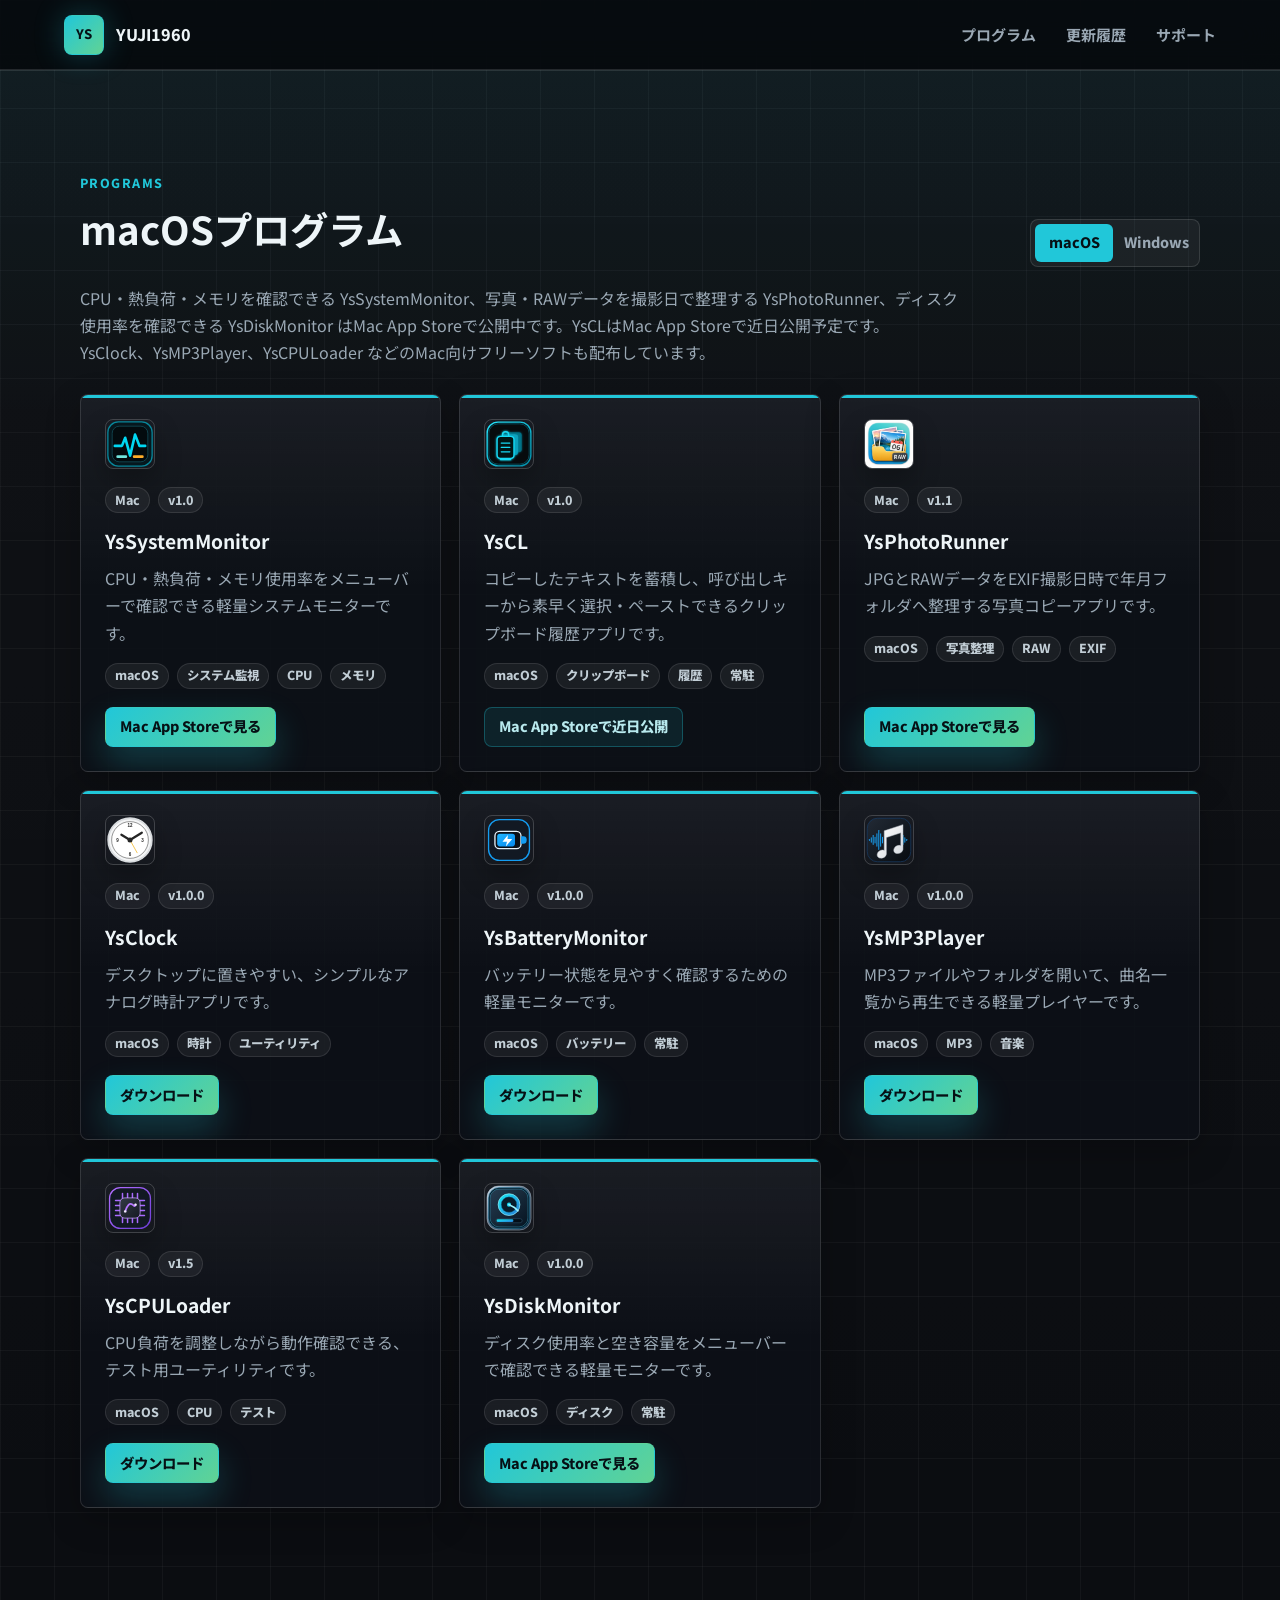
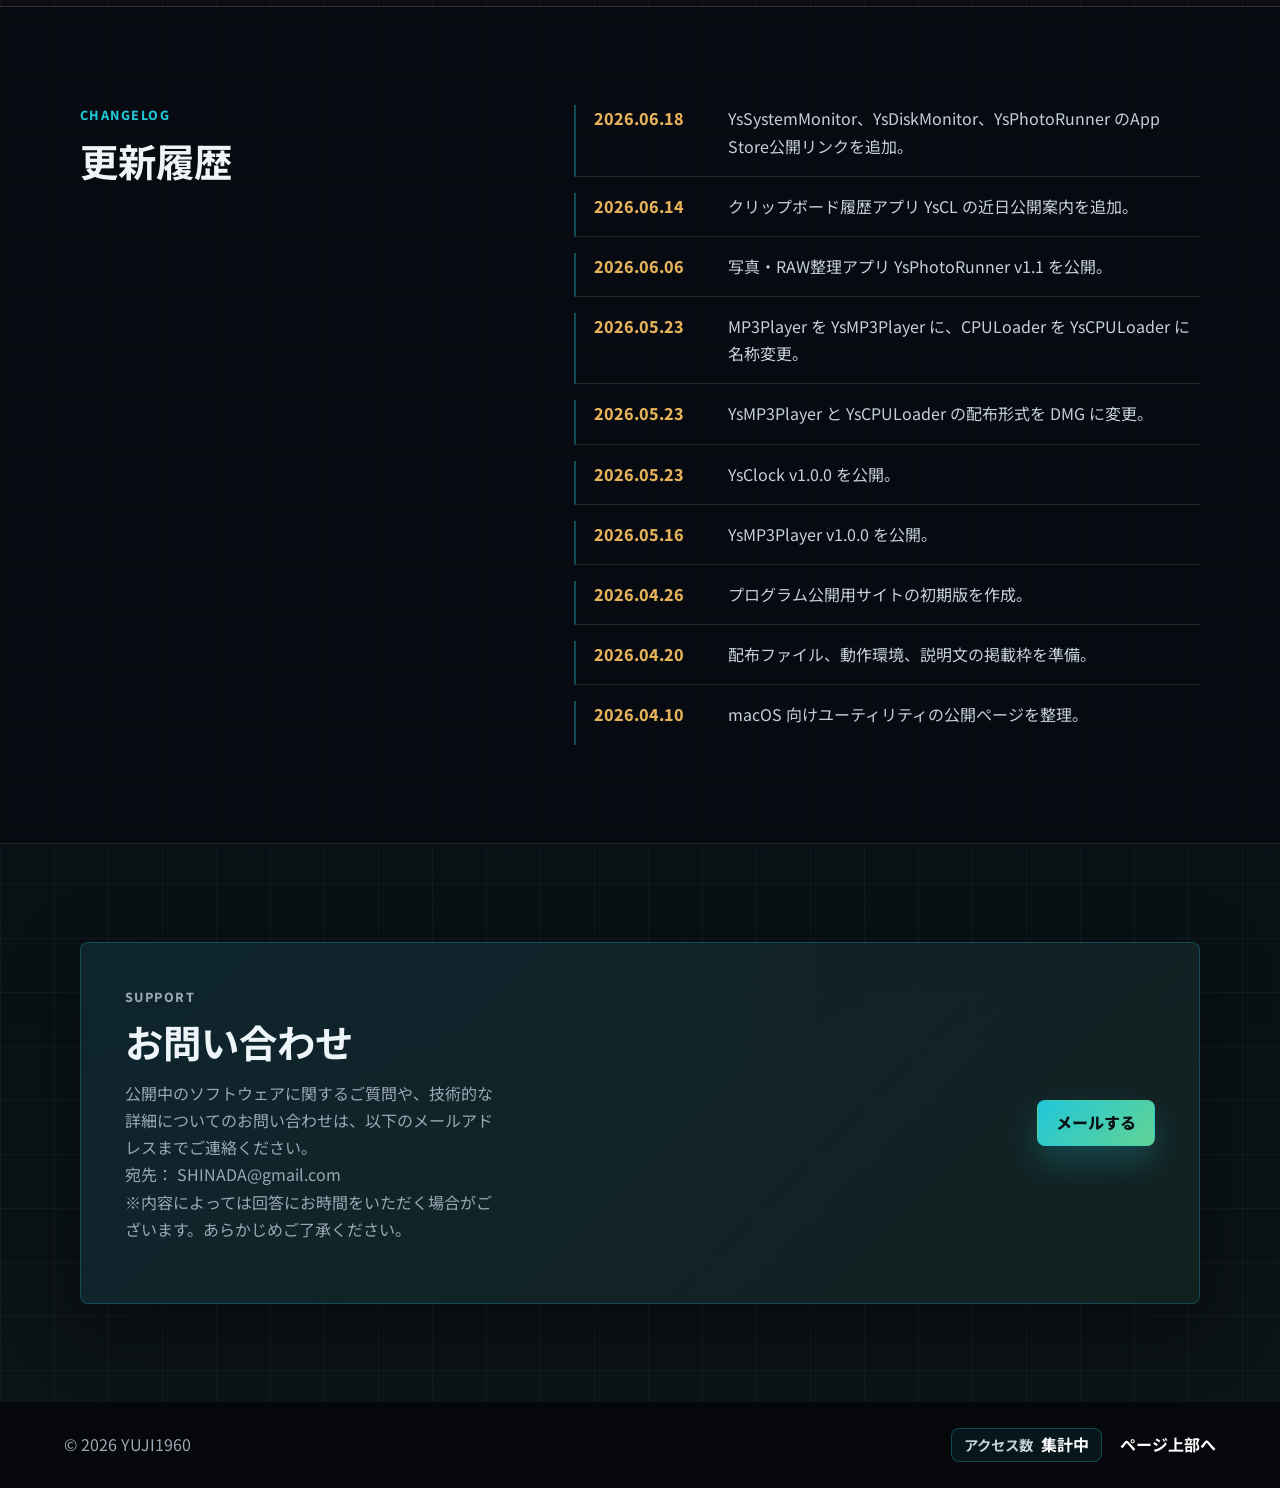
==== commit 5249ca62: "Update App Store publication details" ====
--- a/index.html
+++ b/index.html
@@ -3,8 +3,8 @@
   <head>
     <meta charset="utf-8">
     <meta name="viewport" content="width=device-width, initial-scale=1">
-    <meta name="description" content="YUJI1960 の macOS フリーソフト配布サイト。クリップボード履歴アプリ YsCL、YsSystemMonitor、YsPhotoRunner、YsClock などを公開しています。">
-    <meta name="keywords" content="macOS, Mac, フリーソフト, YUJI1960, YsCL, クリップボード履歴, YsSystemMonitor, YsPhotoRunner, 写真整理, RAW, EXIF, YsClock, YsMP3Player, YsCPULoader, YsDiskMonitor">
+    <meta name="description" content="YUJI1960 の macOS フリーソフト配布サイト。YsSystemMonitor、YsDiskMonitor、YsPhotoRunner、クリップボード履歴アプリ YsCL、YsClock などを公開しています。">
+    <meta name="keywords" content="macOS, Mac, フリーソフト, YUJI1960, YsSystemMonitor, YsDiskMonitor, YsPhotoRunner, App Store, YsCL, クリップボード履歴, 写真整理, RAW, EXIF, YsClock, YsMP3Player, YsCPULoader">
     <meta name="author" content="YUJI1960">
     <meta name="robots" content="index, follow">
     <link rel="canonical" href="https://yshinada.github.io/macOS/">
@@ -12,12 +12,12 @@
     <meta property="og:locale" content="ja_JP">
     <meta property="og:site_name" content="YUJI1960 macOS Software">
     <meta property="og:title" content="YUJI1960 | macOS フリーソフト配布">
-    <meta property="og:description" content="YsCL、YsSystemMonitor、YsPhotoRunner、YsClock など、Mac 向けの便利ツールを公開しています。">
+    <meta property="og:description" content="YsSystemMonitor、YsDiskMonitor、YsPhotoRunner、YsCL、YsClock など、Mac 向けの便利ツールを公開しています。">
     <meta property="og:url" content="https://yshinada.github.io/macOS/">
     <meta property="og:image" content="https://yshinada.github.io/macOS/assets/hero-software-workspace.png">
     <meta name="twitter:card" content="summary_large_image">
     <meta name="twitter:title" content="YUJI1960 | macOS フリーソフト配布">
-    <meta name="twitter:description" content="クリップボード履歴アプリ YsCL など、Mac 向けユーティリティを公開しています。">
+    <meta name="twitter:description" content="YsSystemMonitor、YsDiskMonitor、YsPhotoRunner など、Mac 向けユーティリティを公開しています。">
     <meta name="twitter:image" content="https://yshinada.github.io/macOS/assets/hero-software-workspace.png">
     <title>YUJI1960 | macOS フリーソフト配布 - 写真整理・時計・MP3・システムツール</title>
     <link rel="preconnect" href="https://fonts.googleapis.com">
@@ -31,18 +31,19 @@
         "name": "YUJI1960 macOS Software",
         "url": "https://yshinada.github.io/macOS/",
         "inLanguage": "ja",
-        "description": "YUJI1960 の macOS フリーソフト配布サイト。YsCL、YsSystemMonitor、YsPhotoRunner、YsClock などを公開しています。",
+        "description": "YUJI1960 の macOS フリーソフト配布サイト。YsSystemMonitor、YsDiskMonitor、YsPhotoRunner、YsCL、YsClock などを公開しています。",
         "publisher": { "@type": "Person", "name": "YUJI1960" },
         "mainEntity": {
           "@type": "ItemList",
           "itemListElement": [
-            { "@type": "ListItem", "position": 1, "item": { "@type": "SoftwareApplication", "name": "YsCL", "operatingSystem": "macOS", "applicationCategory": "UtilitiesApplication", "softwareVersion": "1.0", "description": "コピーしたテキストを蓄積し、呼び出しキーから素早く選択・ペーストできるクリップボード履歴アプリです。" } },
-            { "@type": "ListItem", "position": 2, "item": { "@type": "SoftwareApplication", "name": "YsPhotoRunner", "operatingSystem": "macOS", "applicationCategory": "PhotographyApplication", "softwareVersion": "1.1", "description": "JPGとRAWデータをEXIF撮影日時で年月フォルダへ整理する写真コピーアプリです。", "downloadUrl": "https://raw.githubusercontent.com/yshinada/macOS/main/downloads/YsPhotoRunner-1.1.dmg" } },
-            { "@type": "ListItem", "position": 3, "item": { "@type": "SoftwareApplication", "name": "YsClock", "operatingSystem": "macOS", "applicationCategory": "UtilitiesApplication", "softwareVersion": "1.0.0", "description": "デスクトップに置きやすい、シンプルなアナログ時計アプリです。", "downloadUrl": "https://raw.githubusercontent.com/yshinada/macOS/main/downloads/YsClock-1.0.dmg" } },
-            { "@type": "ListItem", "position": 4, "item": { "@type": "SoftwareApplication", "name": "YsBatteryMonitor", "operatingSystem": "macOS", "applicationCategory": "UtilitiesApplication", "softwareVersion": "1.0.0", "description": "バッテリー状態を見やすく確認するための軽量モニターです。", "downloadUrl": "https://github.com/yshinada/web/releases/download/ysbatterymonitor-v1.0.0/YsBatteryMonitor-mac.dmg" } },
-            { "@type": "ListItem", "position": 5, "item": { "@type": "SoftwareApplication", "name": "YsMP3Player", "operatingSystem": "macOS", "applicationCategory": "MultimediaApplication", "softwareVersion": "1.0.0", "description": "MP3ファイルやフォルダを開いて、曲名一覧から再生できる軽量プレイヤーです。", "downloadUrl": "https://raw.githubusercontent.com/yshinada/macOS/main/downloads/YsMP3Player-mac.dmg" } },
-            { "@type": "ListItem", "position": 6, "item": { "@type": "SoftwareApplication", "name": "YsCPULoader", "operatingSystem": "macOS", "applicationCategory": "UtilitiesApplication", "softwareVersion": "1.5", "description": "CPU負荷を調整しながら動作確認できる、テスト用ユーティリティです。", "downloadUrl": "https://raw.githubusercontent.com/yshinada/macOS/main/downloads/YsCPULoader-mac.dmg" } },
-            { "@type": "ListItem", "position": 7, "item": { "@type": "SoftwareApplication", "name": "YsDiskMonitor", "operatingSystem": "macOS", "applicationCategory": "UtilitiesApplication", "softwareVersion": "1.0.0", "description": "ディスク使用率と空き容量をメニューバーで確認できる軽量モニターです。", "downloadUrl": "https://raw.githubusercontent.com/yshinada/macOS/main/downloads/YsDiskMonitor-mac.dmg" } }
+            { "@type": "ListItem", "position": 1, "item": { "@type": "SoftwareApplication", "name": "YsSystemMonitor", "operatingSystem": "macOS", "applicationCategory": "UtilitiesApplication", "softwareVersion": "1.0", "description": "CPU・熱負荷・メモリ使用率をメニューバーで確認できる軽量システムモニターです。", "url": "https://apps.apple.com/jp/app/yssystemmonitor/id6779603096" } },
+            { "@type": "ListItem", "position": 2, "item": { "@type": "SoftwareApplication", "name": "YsCL", "operatingSystem": "macOS", "applicationCategory": "UtilitiesApplication", "softwareVersion": "1.0", "description": "コピーしたテキストを蓄積し、呼び出しキーから素早く選択・ペーストできるクリップボード履歴アプリです。" } },
+            { "@type": "ListItem", "position": 3, "item": { "@type": "SoftwareApplication", "name": "YsPhotoRunner", "operatingSystem": "macOS", "applicationCategory": "PhotographyApplication", "softwareVersion": "1.1", "description": "JPGとRAWデータをEXIF撮影日時で年月フォルダへ整理する写真コピーアプリです。", "url": "https://apps.apple.com/jp/app/ysphotorunner/id6778758760" } },
+            { "@type": "ListItem", "position": 4, "item": { "@type": "SoftwareApplication", "name": "YsClock", "operatingSystem": "macOS", "applicationCategory": "UtilitiesApplication", "softwareVersion": "1.0.0", "description": "デスクトップに置きやすい、シンプルなアナログ時計アプリです。", "downloadUrl": "https://raw.githubusercontent.com/yshinada/macOS/main/downloads/YsClock-1.0.dmg" } },
+            { "@type": "ListItem", "position": 5, "item": { "@type": "SoftwareApplication", "name": "YsBatteryMonitor", "operatingSystem": "macOS", "applicationCategory": "UtilitiesApplication", "softwareVersion": "1.0.0", "description": "バッテリー状態を見やすく確認するための軽量モニターです。", "downloadUrl": "https://github.com/yshinada/web/releases/download/ysbatterymonitor-v1.0.0/YsBatteryMonitor-mac.dmg" } },
+            { "@type": "ListItem", "position": 6, "item": { "@type": "SoftwareApplication", "name": "YsMP3Player", "operatingSystem": "macOS", "applicationCategory": "MultimediaApplication", "softwareVersion": "1.0.0", "description": "MP3ファイルやフォルダを開いて、曲名一覧から再生できる軽量プレイヤーです。", "downloadUrl": "https://raw.githubusercontent.com/yshinada/macOS/main/downloads/YsMP3Player-mac.dmg" } },
+            { "@type": "ListItem", "position": 7, "item": { "@type": "SoftwareApplication", "name": "YsCPULoader", "operatingSystem": "macOS", "applicationCategory": "UtilitiesApplication", "softwareVersion": "1.5", "description": "CPU負荷を調整しながら動作確認できる、テスト用ユーティリティです。", "downloadUrl": "https://raw.githubusercontent.com/yshinada/macOS/main/downloads/YsCPULoader-mac.dmg" } },
+            { "@type": "ListItem", "position": 8, "item": { "@type": "SoftwareApplication", "name": "YsDiskMonitor", "operatingSystem": "macOS", "applicationCategory": "UtilitiesApplication", "softwareVersion": "1.0.0", "description": "ディスク使用率と空き容量をメニューバーで確認できる軽量モニターです。", "url": "https://apps.apple.com/jp/app/ysdiskmonitor/id6779870517" } }
           ]
         }
       }
@@ -72,6 +73,7 @@
         <div class="section-inner two-column">
           <div><p class="section-kicker">Changelog</p><h2 id="updates-title">更新履歴</h2></div>
           <ol class="timeline">
+            <li><time datetime="2026-06-18">2026.06.18</time><span>YsSystemMonitor、YsDiskMonitor、YsPhotoRunner のApp Store公開リンクを追加。</span></li>
             <li><time datetime="2026-06-14">2026.06.14</time><span>クリップボード履歴アプリ YsCL の近日公開案内を追加。</span></li>
             <li><time datetime="2026-06-06">2026.06.06</time><span>写真・RAW整理アプリ YsPhotoRunner v1.1 を公開。</span></li>
             <li><time datetime="2026-05-23">2026.05.23</time><span>MP3Player を YsMP3Player に、CPULoader を YsCPULoader に名称変更。</span></li>
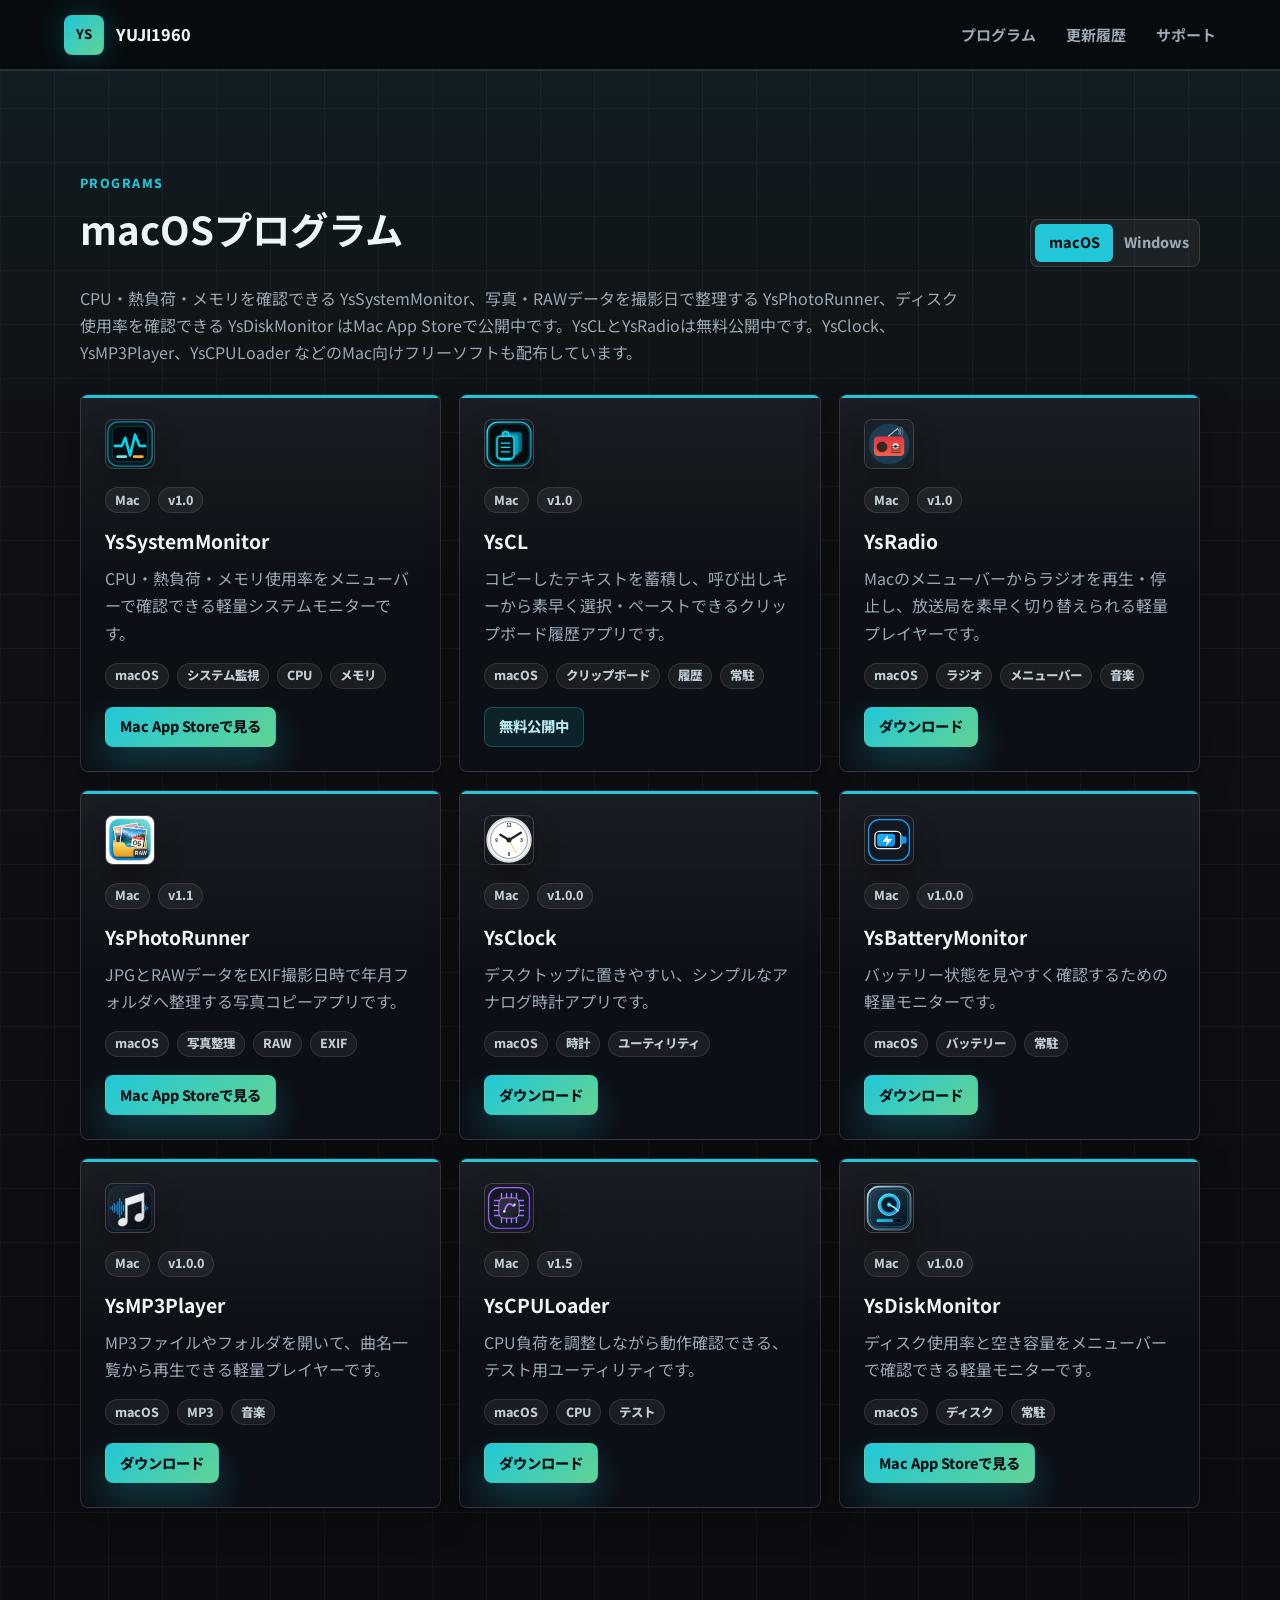
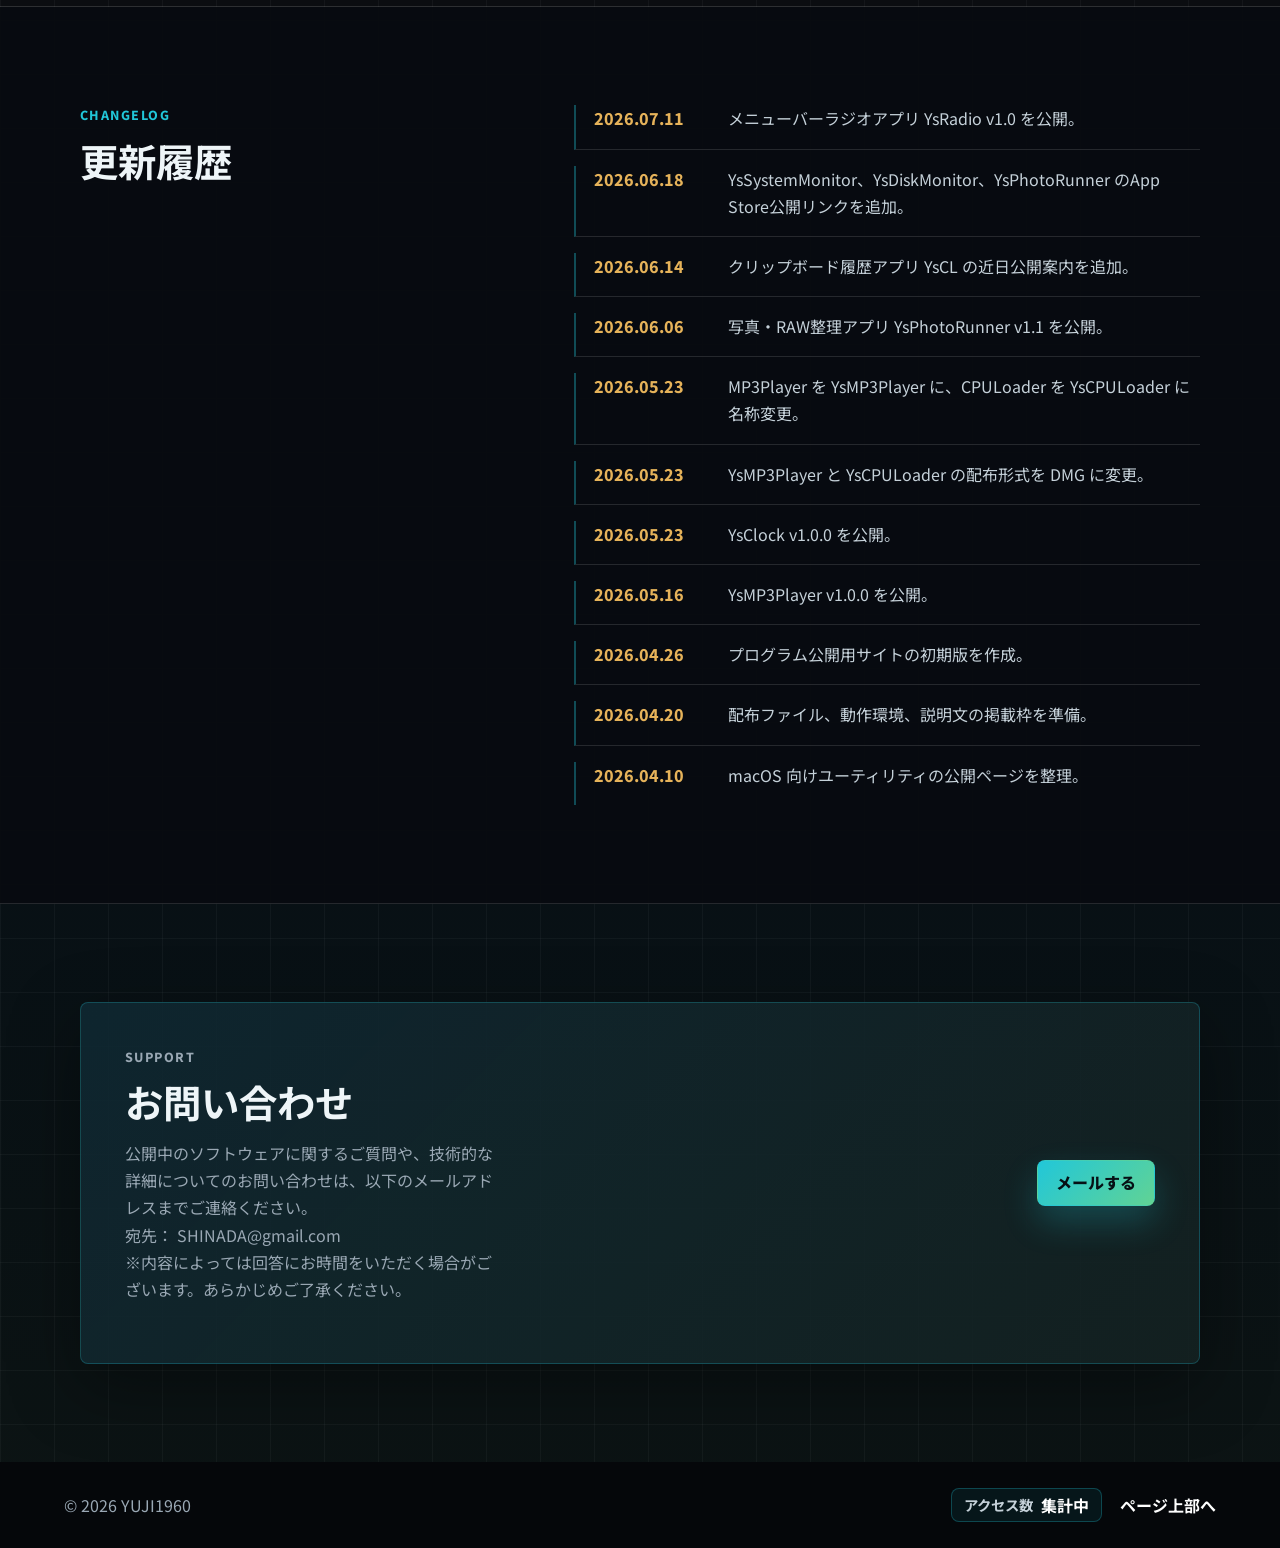
==== commit 414ec8b6: "Add YsRadio direct download" ====
--- a/index.html
+++ b/index.html
@@ -3,8 +3,8 @@
   <head>
     <meta charset="utf-8">
     <meta name="viewport" content="width=device-width, initial-scale=1">
-    <meta name="description" content="YUJI1960 の macOS フリーソフト配布サイト。YsSystemMonitor、YsDiskMonitor、YsPhotoRunner、クリップボード履歴アプリ YsCL、YsClock などを公開しています。">
-    <meta name="keywords" content="macOS, Mac, フリーソフト, YUJI1960, YsSystemMonitor, YsDiskMonitor, YsPhotoRunner, App Store, YsCL, クリップボード履歴, 写真整理, RAW, EXIF, YsClock, YsMP3Player, YsCPULoader">
+    <meta name="description" content="YUJI1960 の macOS フリーソフト配布サイト。YsSystemMonitor、YsDiskMonitor、YsPhotoRunner、YsRadio、クリップボード履歴アプリ YsCL、YsClock などを公開しています。">
+    <meta name="keywords" content="macOS, Mac, フリーソフト, YUJI1960, YsSystemMonitor, YsDiskMonitor, YsPhotoRunner, YsRadio, ラジオ, メニューバー, App Store, YsCL, クリップボード履歴, 写真整理, RAW, EXIF, YsClock, YsMP3Player, YsCPULoader">
     <meta name="author" content="YUJI1960">
     <meta name="robots" content="index, follow">
     <link rel="canonical" href="https://yshinada.github.io/macOS/">
@@ -12,12 +12,12 @@
     <meta property="og:locale" content="ja_JP">
     <meta property="og:site_name" content="YUJI1960 macOS Software">
     <meta property="og:title" content="YUJI1960 | macOS フリーソフト配布">
-    <meta property="og:description" content="YsSystemMonitor、YsDiskMonitor、YsPhotoRunner、YsCL、YsClock など、Mac 向けの便利ツールを公開しています。">
+    <meta property="og:description" content="YsSystemMonitor、YsDiskMonitor、YsPhotoRunner、YsRadio、YsCL、YsClock など、Mac 向けの便利ツールを公開しています。">
     <meta property="og:url" content="https://yshinada.github.io/macOS/">
     <meta property="og:image" content="https://yshinada.github.io/macOS/assets/hero-software-workspace.png">
     <meta name="twitter:card" content="summary_large_image">
     <meta name="twitter:title" content="YUJI1960 | macOS フリーソフト配布">
-    <meta name="twitter:description" content="YsSystemMonitor、YsDiskMonitor、YsPhotoRunner など、Mac 向けユーティリティを公開しています。">
+    <meta name="twitter:description" content="YsSystemMonitor、YsDiskMonitor、YsPhotoRunner、YsRadio など、Mac 向けユーティリティを公開しています。">
     <meta name="twitter:image" content="https://yshinada.github.io/macOS/assets/hero-software-workspace.png">
     <title>YUJI1960 | macOS フリーソフト配布 - 写真整理・時計・MP3・システムツール</title>
     <link rel="preconnect" href="https://fonts.googleapis.com">
@@ -31,19 +31,20 @@
         "name": "YUJI1960 macOS Software",
         "url": "https://yshinada.github.io/macOS/",
         "inLanguage": "ja",
-        "description": "YUJI1960 の macOS フリーソフト配布サイト。YsSystemMonitor、YsDiskMonitor、YsPhotoRunner、YsCL、YsClock などを公開しています。",
+        "description": "YUJI1960 の macOS フリーソフト配布サイト。YsSystemMonitor、YsDiskMonitor、YsPhotoRunner、YsRadio、YsCL、YsClock などを公開しています。",
         "publisher": { "@type": "Person", "name": "YUJI1960" },
         "mainEntity": {
           "@type": "ItemList",
           "itemListElement": [
             { "@type": "ListItem", "position": 1, "item": { "@type": "SoftwareApplication", "name": "YsSystemMonitor", "operatingSystem": "macOS", "applicationCategory": "UtilitiesApplication", "softwareVersion": "1.0", "description": "CPU・熱負荷・メモリ使用率をメニューバーで確認できる軽量システムモニターです。", "url": "https://apps.apple.com/jp/app/yssystemmonitor/id6779603096" } },
             { "@type": "ListItem", "position": 2, "item": { "@type": "SoftwareApplication", "name": "YsCL", "operatingSystem": "macOS", "applicationCategory": "UtilitiesApplication", "softwareVersion": "1.0", "description": "コピーしたテキストを蓄積し、呼び出しキーから素早く選択・ペーストできるクリップボード履歴アプリです。" } },
-            { "@type": "ListItem", "position": 3, "item": { "@type": "SoftwareApplication", "name": "YsPhotoRunner", "operatingSystem": "macOS", "applicationCategory": "PhotographyApplication", "softwareVersion": "1.1", "description": "JPGとRAWデータをEXIF撮影日時で年月フォルダへ整理する写真コピーアプリです。", "url": "https://apps.apple.com/jp/app/ysphotorunner/id6778758760" } },
-            { "@type": "ListItem", "position": 4, "item": { "@type": "SoftwareApplication", "name": "YsClock", "operatingSystem": "macOS", "applicationCategory": "UtilitiesApplication", "softwareVersion": "1.0.0", "description": "デスクトップに置きやすい、シンプルなアナログ時計アプリです。", "downloadUrl": "https://raw.githubusercontent.com/yshinada/macOS/main/downloads/YsClock-1.0.dmg" } },
-            { "@type": "ListItem", "position": 5, "item": { "@type": "SoftwareApplication", "name": "YsBatteryMonitor", "operatingSystem": "macOS", "applicationCategory": "UtilitiesApplication", "softwareVersion": "1.0.0", "description": "バッテリー状態を見やすく確認するための軽量モニターです。", "downloadUrl": "https://github.com/yshinada/web/releases/download/ysbatterymonitor-v1.0.0/YsBatteryMonitor-mac.dmg" } },
-            { "@type": "ListItem", "position": 6, "item": { "@type": "SoftwareApplication", "name": "YsMP3Player", "operatingSystem": "macOS", "applicationCategory": "MultimediaApplication", "softwareVersion": "1.0.0", "description": "MP3ファイルやフォルダを開いて、曲名一覧から再生できる軽量プレイヤーです。", "downloadUrl": "https://raw.githubusercontent.com/yshinada/macOS/main/downloads/YsMP3Player-mac.dmg" } },
-            { "@type": "ListItem", "position": 7, "item": { "@type": "SoftwareApplication", "name": "YsCPULoader", "operatingSystem": "macOS", "applicationCategory": "UtilitiesApplication", "softwareVersion": "1.5", "description": "CPU負荷を調整しながら動作確認できる、テスト用ユーティリティです。", "downloadUrl": "https://raw.githubusercontent.com/yshinada/macOS/main/downloads/YsCPULoader-mac.dmg" } },
-            { "@type": "ListItem", "position": 8, "item": { "@type": "SoftwareApplication", "name": "YsDiskMonitor", "operatingSystem": "macOS", "applicationCategory": "UtilitiesApplication", "softwareVersion": "1.0.0", "description": "ディスク使用率と空き容量をメニューバーで確認できる軽量モニターです。", "url": "https://apps.apple.com/jp/app/ysdiskmonitor/id6779870517" } }
+            { "@type": "ListItem", "position": 3, "item": { "@type": "SoftwareApplication", "name": "YsRadio", "operatingSystem": "macOS", "applicationCategory": "MultimediaApplication", "softwareVersion": "1.0", "description": "Macのメニューバーからラジオを再生・停止し、放送局を素早く切り替えられる軽量プレイヤーです。", "downloadUrl": "https://raw.githubusercontent.com/yshinada/macOS/main/downloads/YsRadio-mac.dmg" } },
+            { "@type": "ListItem", "position": 4, "item": { "@type": "SoftwareApplication", "name": "YsPhotoRunner", "operatingSystem": "macOS", "applicationCategory": "PhotographyApplication", "softwareVersion": "1.1", "description": "JPGとRAWデータをEXIF撮影日時で年月フォルダへ整理する写真コピーアプリです。", "url": "https://apps.apple.com/jp/app/ysphotorunner/id6778758760" } },
+            { "@type": "ListItem", "position": 5, "item": { "@type": "SoftwareApplication", "name": "YsClock", "operatingSystem": "macOS", "applicationCategory": "UtilitiesApplication", "softwareVersion": "1.0.0", "description": "デスクトップに置きやすい、シンプルなアナログ時計アプリです。", "downloadUrl": "https://raw.githubusercontent.com/yshinada/macOS/main/downloads/YsClock-1.0.dmg" } },
+            { "@type": "ListItem", "position": 6, "item": { "@type": "SoftwareApplication", "name": "YsBatteryMonitor", "operatingSystem": "macOS", "applicationCategory": "UtilitiesApplication", "softwareVersion": "1.0.0", "description": "バッテリー状態を見やすく確認するための軽量モニターです。", "downloadUrl": "https://github.com/yshinada/web/releases/download/ysbatterymonitor-v1.0.0/YsBatteryMonitor-mac.dmg" } },
+            { "@type": "ListItem", "position": 7, "item": { "@type": "SoftwareApplication", "name": "YsMP3Player", "operatingSystem": "macOS", "applicationCategory": "MultimediaApplication", "softwareVersion": "1.0.0", "description": "MP3ファイルやフォルダを開いて、曲名一覧から再生できる軽量プレイヤーです。", "downloadUrl": "https://raw.githubusercontent.com/yshinada/macOS/main/downloads/YsMP3Player-mac.dmg" } },
+            { "@type": "ListItem", "position": 8, "item": { "@type": "SoftwareApplication", "name": "YsCPULoader", "operatingSystem": "macOS", "applicationCategory": "UtilitiesApplication", "softwareVersion": "1.5", "description": "CPU負荷を調整しながら動作確認できる、テスト用ユーティリティです。", "downloadUrl": "https://raw.githubusercontent.com/yshinada/macOS/main/downloads/YsCPULoader-mac.dmg" } },
+            { "@type": "ListItem", "position": 9, "item": { "@type": "SoftwareApplication", "name": "YsDiskMonitor", "operatingSystem": "macOS", "applicationCategory": "UtilitiesApplication", "softwareVersion": "1.0.0", "description": "ディスク使用率と空き容量をメニューバーで確認できる軽量モニターです。", "url": "https://apps.apple.com/jp/app/ysdiskmonitor/id6779870517" } }
           ]
         }
       }
@@ -73,6 +74,7 @@
         <div class="section-inner two-column">
           <div><p class="section-kicker">Changelog</p><h2 id="updates-title">更新履歴</h2></div>
           <ol class="timeline">
+            <li><time datetime="2026-07-11">2026.07.11</time><span>メニューバーラジオアプリ YsRadio v1.0 を公開。</span></li>
             <li><time datetime="2026-06-18">2026.06.18</time><span>YsSystemMonitor、YsDiskMonitor、YsPhotoRunner のApp Store公開リンクを追加。</span></li>
             <li><time datetime="2026-06-14">2026.06.14</time><span>クリップボード履歴アプリ YsCL の近日公開案内を追加。</span></li>
             <li><time datetime="2026-06-06">2026.06.06</time><span>写真・RAW整理アプリ YsPhotoRunner v1.1 を公開。</span></li>
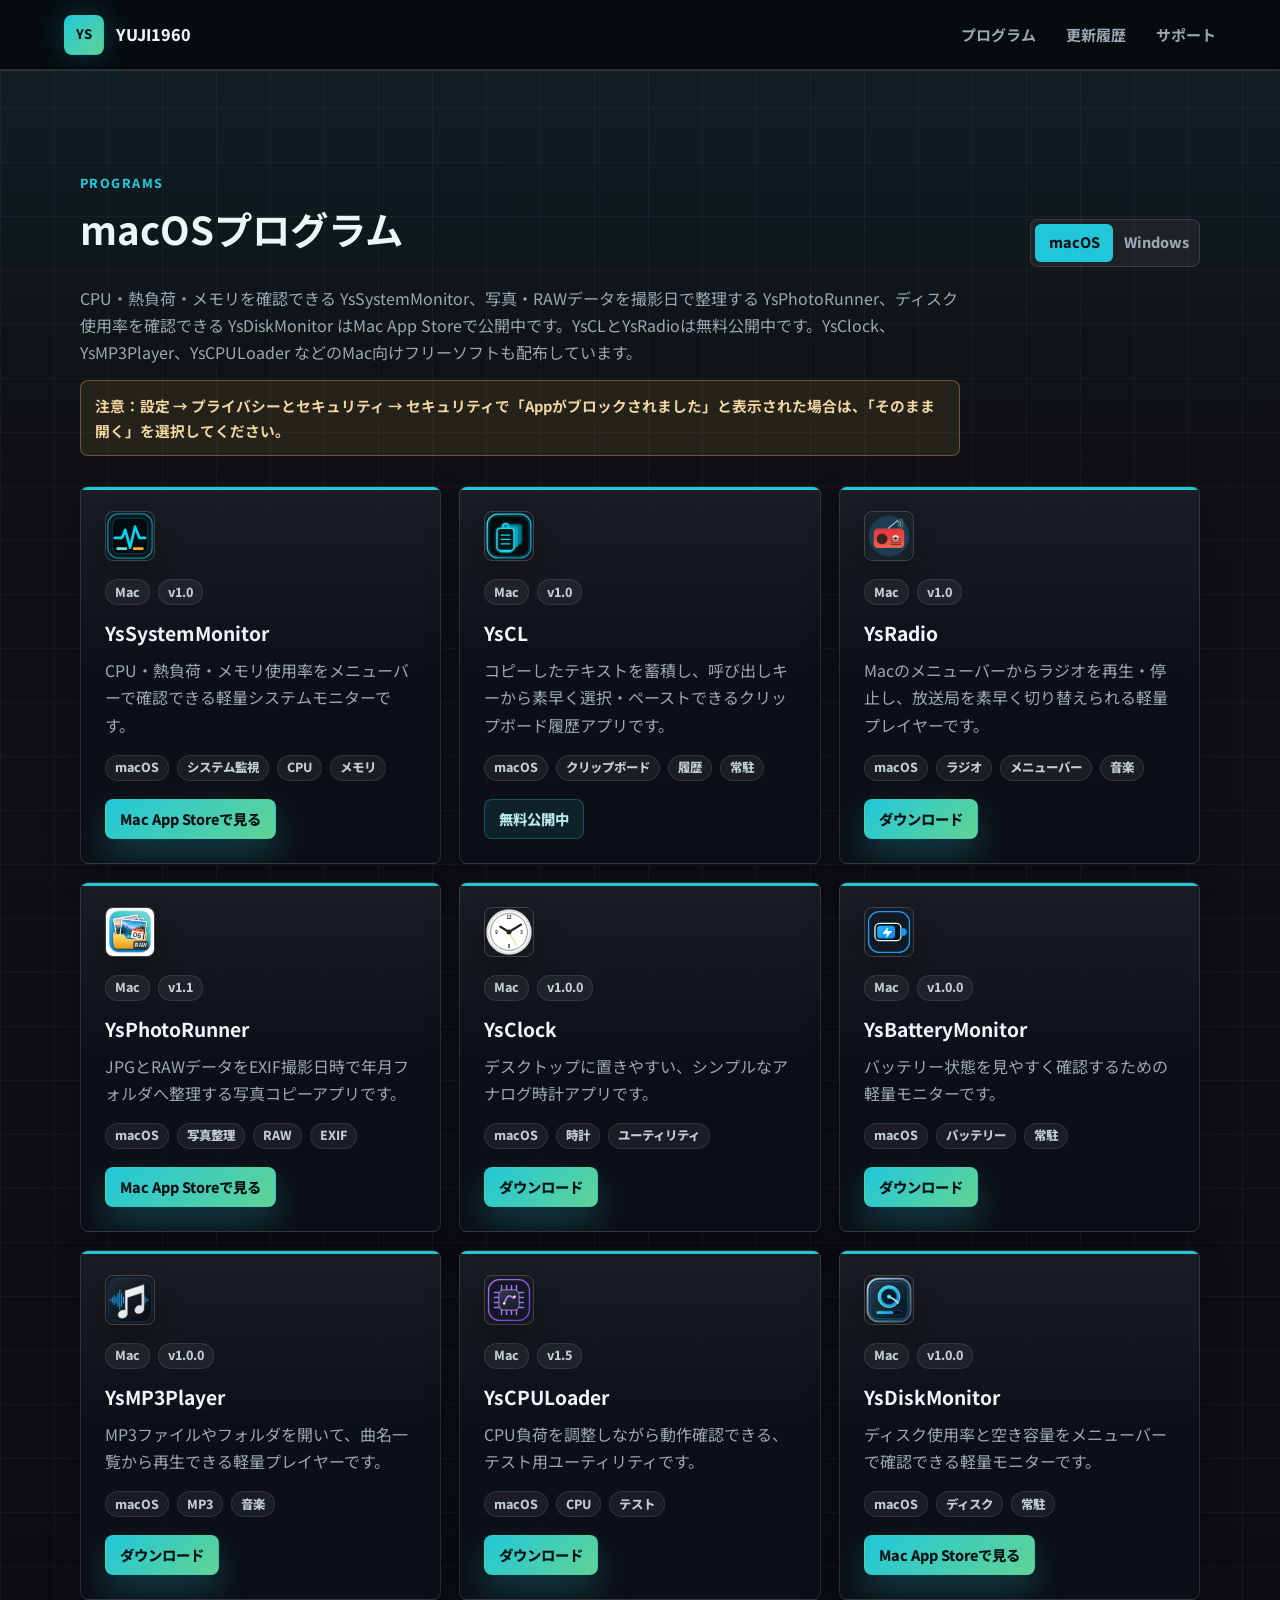
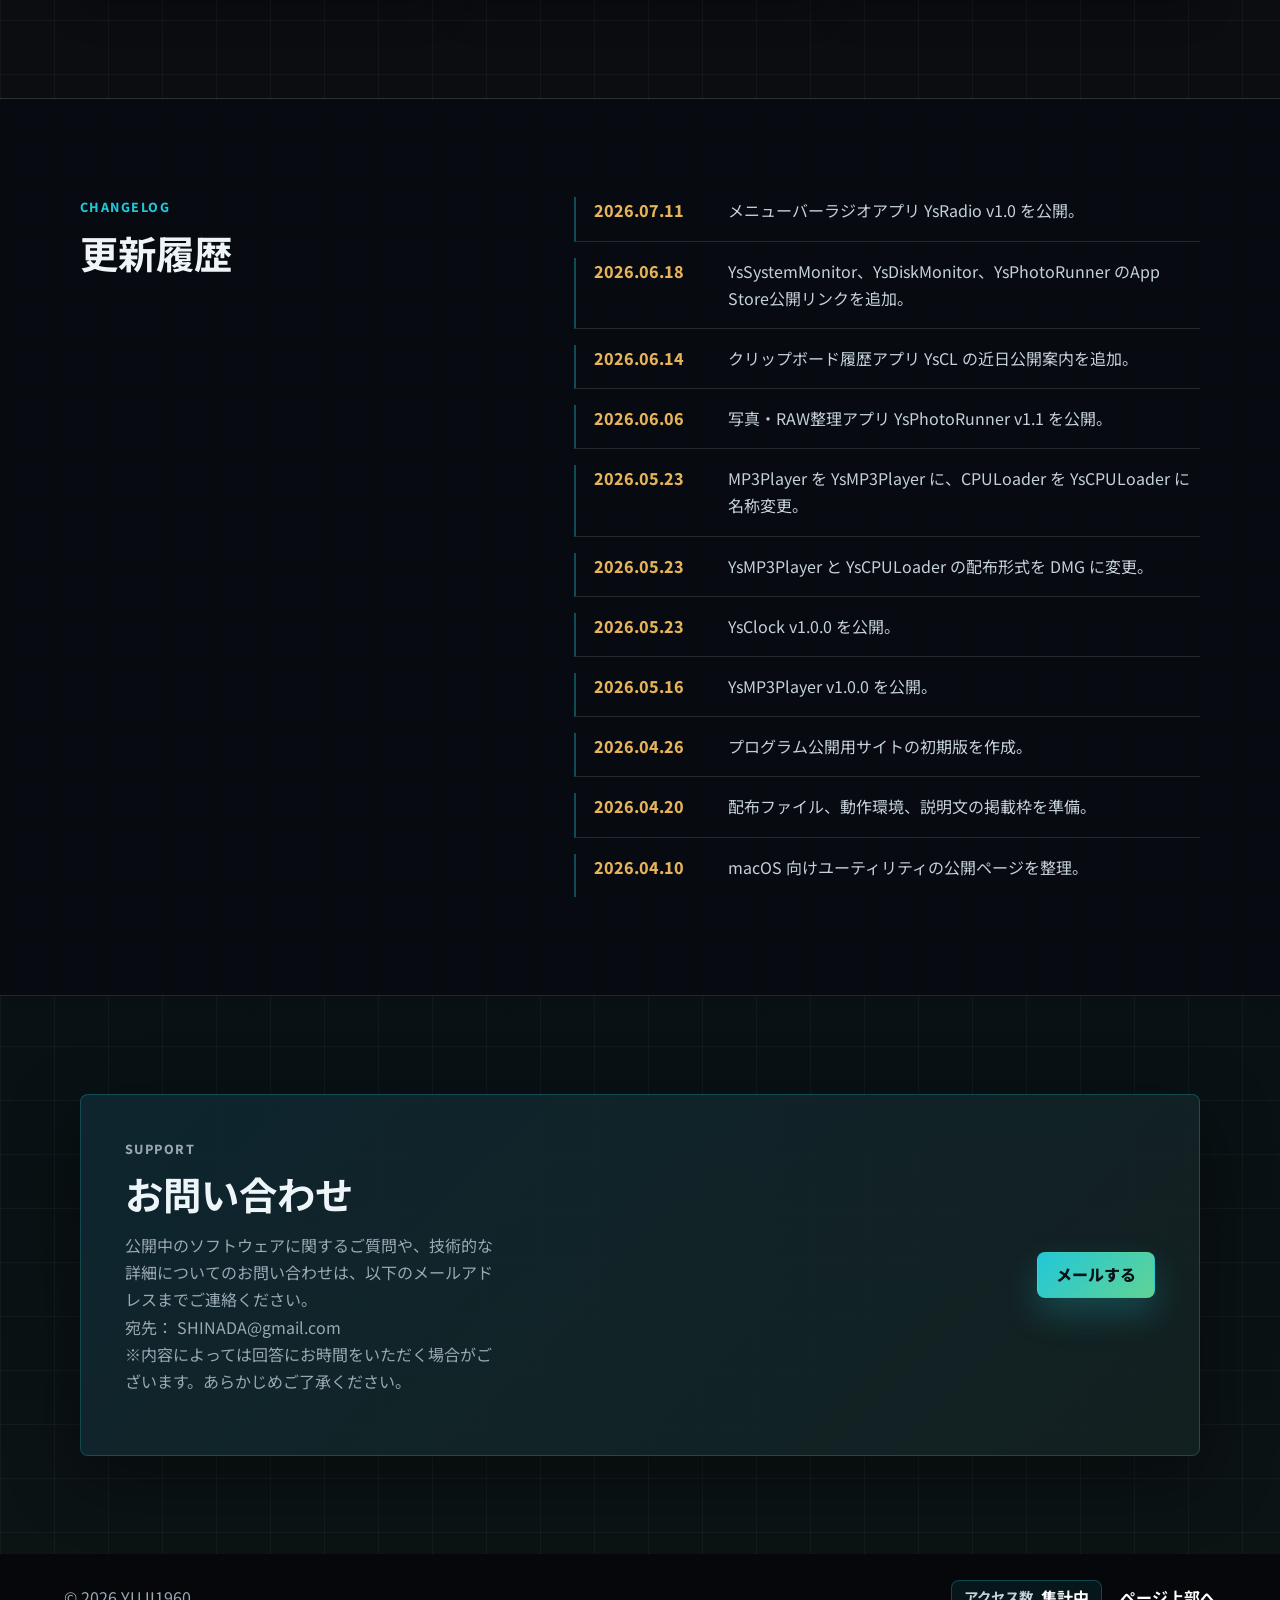
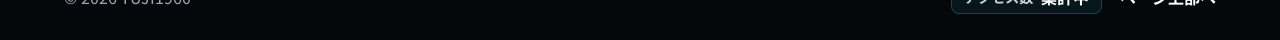
==== commit a5ced81f: "Add Gatekeeper notice" ====
--- a/index.html
+++ b/index.html
@@ -67,6 +67,7 @@
             <div class="filter-group" aria-label="サイト切り替え"><a class="filter active" href="https://yshinada.github.io/macOS/" aria-current="page">macOS</a><a class="filter" href="https://yshinada.github.io/Windows/">Windows</a></div>
           </div>
           <p class="program-intro">YUJI1960 が制作した macOS 用フリーソフトを配布しています。</p>
+          <p class="security-notice">注意：設定 → プライバシーとセキュリティ → セキュリティで「Appがブロックされました」と表示された場合は、「そのまま開く」を選択してください。</p>
           <div class="program-grid" id="program-list"></div>
         </div>
       </section>
--- a/style.css
+++ b/style.css
@@ -266,8 +266,20 @@
 
 .program-intro {
   max-width: 880px;
-  margin: -10px 0 28px;
+  margin: -10px 0 14px;
   color: var(--muted);
+}
+
+.security-notice {
+  max-width: 880px;
+  margin: 0 0 30px;
+  padding: 12px 14px;
+  border: 1px solid rgba(230, 179, 90, 0.36);
+  border-radius: 8px;
+  color: #f2d79e;
+  background: rgba(230, 179, 90, 0.1);
+  font-size: 0.92rem;
+  font-weight: 700;
 }
 
 .program-grid {
